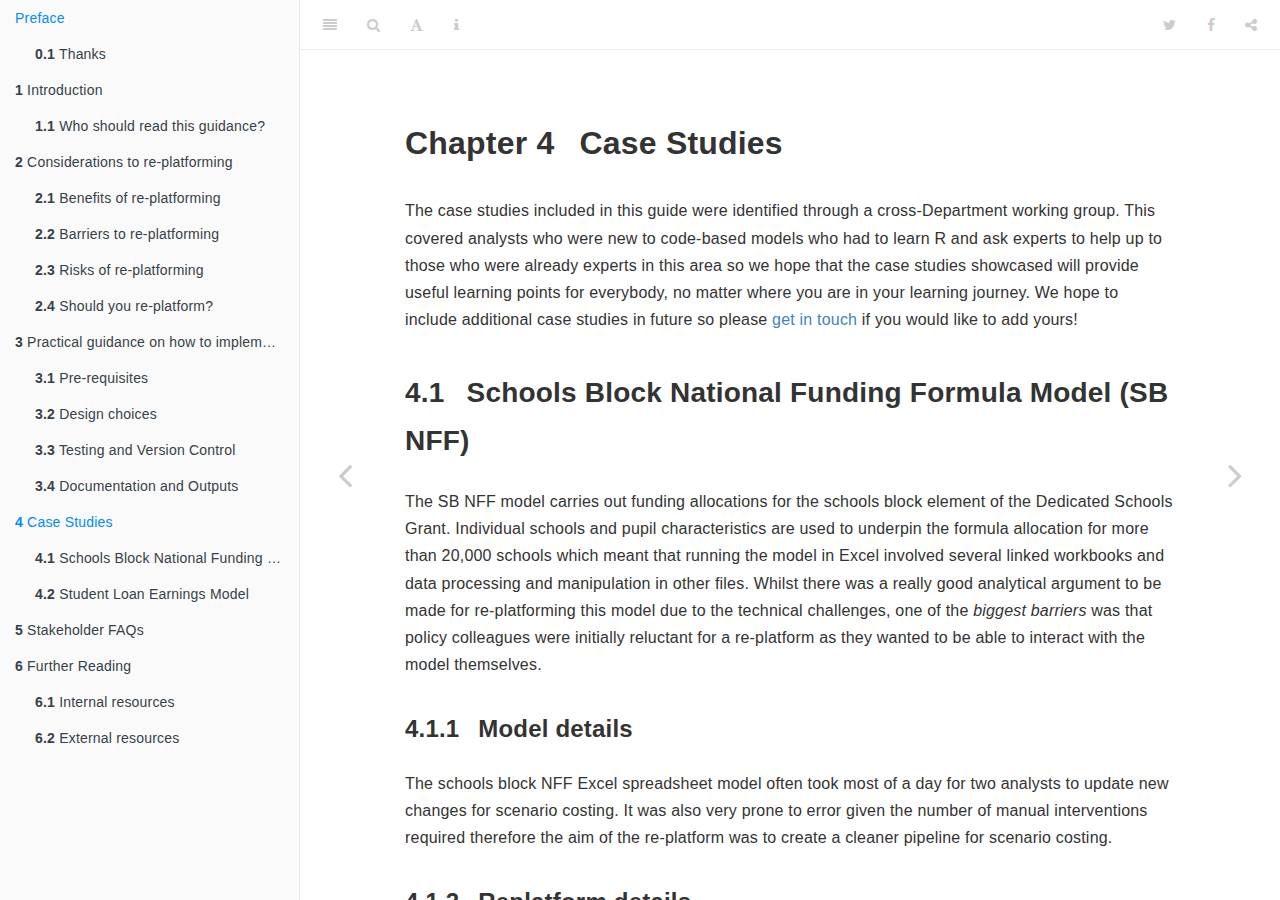
==== docs/case-studies.html @ 82d7970c "Add files via upload" ====
<!DOCTYPE html>
<html lang="" xml:lang="">
<head>

  <meta charset="utf-8" />
  <meta http-equiv="X-UA-Compatible" content="IE=edge" />
  <title>Chapter 4 Case Studies | Replatforming Models</title>
  <meta name="description" content="DfE guide to replatforming models." />
  <meta name="generator" content="bookdown 0.21 and GitBook 2.6.7" />

  <meta property="og:title" content="Chapter 4 Case Studies | Replatforming Models" />
  <meta property="og:type" content="book" />
  
  
  <meta property="og:description" content="DfE guide to replatforming models." />
  

  <meta name="twitter:card" content="summary" />
  <meta name="twitter:title" content="Chapter 4 Case Studies | Replatforming Models" />
  
  <meta name="twitter:description" content="DfE guide to replatforming models." />
  

<meta name="author" content="Eugene Chang and Leanne Sunter" />


<meta name="date" content="2021-03-03" />

  <meta name="viewport" content="width=device-width, initial-scale=1" />
  <meta name="apple-mobile-web-app-capable" content="yes" />
  <meta name="apple-mobile-web-app-status-bar-style" content="black" />
  
  
<link rel="prev" href="practical.html"/>
<link rel="next" href="stakeholder.html"/>
<script src="libs/header-attrs-2.5/header-attrs.js"></script>
<script src="libs/jquery-2.2.3/jquery.min.js"></script>
<link href="libs/gitbook-2.6.7/css/style.css" rel="stylesheet" />
<link href="libs/gitbook-2.6.7/css/plugin-table.css" rel="stylesheet" />
<link href="libs/gitbook-2.6.7/css/plugin-bookdown.css" rel="stylesheet" />
<link href="libs/gitbook-2.6.7/css/plugin-highlight.css" rel="stylesheet" />
<link href="libs/gitbook-2.6.7/css/plugin-search.css" rel="stylesheet" />
<link href="libs/gitbook-2.6.7/css/plugin-fontsettings.css" rel="stylesheet" />
<link href="libs/gitbook-2.6.7/css/plugin-clipboard.css" rel="stylesheet" />









<link href="libs/anchor-sections-1.0/anchor-sections.css" rel="stylesheet" />
<script src="libs/anchor-sections-1.0/anchor-sections.js"></script>



</head>

<body>



  <div class="book without-animation with-summary font-size-2 font-family-1" data-basepath=".">

    <div class="book-summary">
      <nav role="navigation">

<ul class="summary">
<li class="chapter" data-level="" data-path="index.html"><a href="index.html"><i class="fa fa-check"></i>Preface</a>
<ul>
<li class="chapter" data-level="0.1" data-path="index.html"><a href="index.html#thanks"><i class="fa fa-check"></i><b>0.1</b> Thanks</a></li>
</ul></li>
<li class="chapter" data-level="1" data-path="introduction.html"><a href="introduction.html"><i class="fa fa-check"></i><b>1</b> Introduction</a>
<ul>
<li class="chapter" data-level="1.1" data-path="introduction.html"><a href="introduction.html#who-should-read-this-guidance"><i class="fa fa-check"></i><b>1.1</b> Who should read this guidance?</a></li>
</ul></li>
<li class="chapter" data-level="2" data-path="Considerations.html"><a href="Considerations.html"><i class="fa fa-check"></i><b>2</b> Considerations to re-platforming</a>
<ul>
<li class="chapter" data-level="2.1" data-path="Considerations.html"><a href="Considerations.html#benefits-of-re-platforming"><i class="fa fa-check"></i><b>2.1</b> Benefits of re-platforming</a></li>
<li class="chapter" data-level="2.2" data-path="Considerations.html"><a href="Considerations.html#barriers-to-re-platforming"><i class="fa fa-check"></i><b>2.2</b> Barriers to re-platforming</a></li>
<li class="chapter" data-level="2.3" data-path="Considerations.html"><a href="Considerations.html#risks-of-re-platforming"><i class="fa fa-check"></i><b>2.3</b> Risks of re-platforming</a></li>
<li class="chapter" data-level="2.4" data-path="Considerations.html"><a href="Considerations.html#should-you-re-platform"><i class="fa fa-check"></i><b>2.4</b> Should you re-platform?</a></li>
</ul></li>
<li class="chapter" data-level="3" data-path="practical.html"><a href="practical.html"><i class="fa fa-check"></i><b>3</b> Practical guidance on how to implement a re-platform</a>
<ul>
<li class="chapter" data-level="3.1" data-path="practical.html"><a href="practical.html#pre-requisites"><i class="fa fa-check"></i><b>3.1</b> Pre-requisites</a></li>
<li class="chapter" data-level="3.2" data-path="practical.html"><a href="practical.html#design-choices"><i class="fa fa-check"></i><b>3.2</b> Design choices</a></li>
<li class="chapter" data-level="3.3" data-path="practical.html"><a href="practical.html#testing-and-version-control"><i class="fa fa-check"></i><b>3.3</b> Testing and Version Control</a></li>
<li class="chapter" data-level="3.4" data-path="practical.html"><a href="practical.html#documentation-and-outputs"><i class="fa fa-check"></i><b>3.4</b> Documentation and Outputs</a></li>
</ul></li>
<li class="chapter" data-level="4" data-path="case-studies.html"><a href="case-studies.html"><i class="fa fa-check"></i><b>4</b> Case Studies</a>
<ul>
<li class="chapter" data-level="4.1" data-path="case-studies.html"><a href="case-studies.html#schools-block-national-funding-formula-model-sb-nff"><i class="fa fa-check"></i><b>4.1</b> Schools Block National Funding Formula Model (SB NFF)</a>
<ul>
<li class="chapter" data-level="4.1.1" data-path="case-studies.html"><a href="case-studies.html#model-details"><i class="fa fa-check"></i><b>4.1.1</b> Model details</a></li>
<li class="chapter" data-level="4.1.2" data-path="case-studies.html"><a href="case-studies.html#replatform-details"><i class="fa fa-check"></i><b>4.1.2</b> Replatform details</a></li>
<li class="chapter" data-level="4.1.3" data-path="case-studies.html"><a href="case-studies.html#benefits"><i class="fa fa-check"></i><b>4.1.3</b> Benefits</a></li>
<li class="chapter" data-level="4.1.4" data-path="case-studies.html"><a href="case-studies.html#practical-tips-from-the-team"><i class="fa fa-check"></i><b>4.1.4</b> Practical tips from the team</a></li>
</ul></li>
<li class="chapter" data-level="4.2" data-path="case-studies.html"><a href="case-studies.html#student-loan-earnings-model"><i class="fa fa-check"></i><b>4.2</b> Student Loan Earnings Model</a>
<ul>
<li class="chapter" data-level="4.2.1" data-path="case-studies.html"><a href="case-studies.html#model-details-1"><i class="fa fa-check"></i><b>4.2.1</b> Model details</a></li>
<li class="chapter" data-level="4.2.2" data-path="case-studies.html"><a href="case-studies.html#replatform-details-1"><i class="fa fa-check"></i><b>4.2.2</b> Replatform details</a></li>
<li class="chapter" data-level="4.2.3" data-path="case-studies.html"><a href="case-studies.html#benefits-1"><i class="fa fa-check"></i><b>4.2.3</b> Benefits</a></li>
<li class="chapter" data-level="4.2.4" data-path="case-studies.html"><a href="case-studies.html#technical-tips"><i class="fa fa-check"></i><b>4.2.4</b> Technical tips</a></li>
</ul></li>
</ul></li>
<li class="chapter" data-level="5" data-path="stakeholder.html"><a href="stakeholder.html"><i class="fa fa-check"></i><b>5</b> Stakeholder FAQs</a></li>
<li class="chapter" data-level="6" data-path="further-reading.html"><a href="further-reading.html"><i class="fa fa-check"></i><b>6</b> Further Reading</a>
<ul>
<li class="chapter" data-level="6.1" data-path="further-reading.html"><a href="further-reading.html#internal-resources"><i class="fa fa-check"></i><b>6.1</b> Internal resources</a></li>
<li class="chapter" data-level="6.2" data-path="further-reading.html"><a href="further-reading.html#external-resources"><i class="fa fa-check"></i><b>6.2</b> External resources</a></li>
</ul></li>
</ul>

      </nav>
    </div>

    <div class="book-body">
      <div class="body-inner">
        <div class="book-header" role="navigation">
          <h1>
            <i class="fa fa-circle-o-notch fa-spin"></i><a href="./">Replatforming Models</a>
          </h1>
        </div>

        <div class="page-wrapper" tabindex="-1" role="main">
          <div class="page-inner">

            <section class="normal" id="section-">
<div id="case_studies" class="section level1" number="4">
<h1><span class="header-section-number">Chapter 4</span> Case Studies</h1>
<p>The case studies included in this guide were identified through a cross-Department working group. This covered analysts who were new to code-based models who had to learn R and ask experts to help up to those who were already experts in this area so we hope that the case studies showcased will provide useful learning points for everybody, no matter where you are in your learning journey. We hope to include additional case studies in future so please <a href="mailto:modellingandqa@Educationgovuk.onmicrosoft.com">get in touch</a> if you would like to add yours!</p>
<div id="schools-block-national-funding-formula-model-sb-nff" class="section level2" number="4.1">
<h2><span class="header-section-number">4.1</span> Schools Block National Funding Formula Model (SB NFF)</h2>
<p>The SB NFF model carries out funding allocations for the schools block element of the Dedicated Schools Grant. Individual schools and pupil characteristics are used to underpin the formula allocation for more than 20,000 schools which meant that running the model in Excel involved several linked workbooks and data processing and manipulation in other files. Whilst there was a really good analytical argument to be made for re-platforming this model due to the technical challenges, one of the <em>biggest barriers</em> was that policy colleagues were initially reluctant for a re-platform as they wanted to be able to interact with the model themselves.</p>
<div id="model-details" class="section level3" number="4.1.1">
<h3><span class="header-section-number">4.1.1</span> Model details</h3>
<p>The schools block NFF Excel spreadsheet model often took most of a day for two analysts to update new changes for scenario costing. It was also very prone to error given the number of manual interventions required therefore the aim of the re-platform was to create a cleaner pipeline for scenario costing.</p>
</div>
<div id="replatform-details" class="section level3" number="4.1.2">
<h3><span class="header-section-number">4.1.2</span> Replatform details</h3>
<p>The first phase of the re-platform took a few months of a single analysts time to create the initial model, alongside Business As Usual work. At this stage it was a “third-build” model and the analyst was able to match outputs from the existing model to fully QA’ed models to ensure the R model was working correctly.</p>
<p>The second phase of the re-platform involved other members of the team implementing further QA and error checking into the model. An important change that was needed at this stage was a restructure of the code to allow for an Rmarkdown document to be created for policy colleagues. This was created iteratively, with a lot of engagement from working level policy colleagues in order to capture the right level of detail in an easy to understand way before taking more senior stakeholders and the model SRO through the walkthrough for sign-off. After this, the R model became their main model for the following allocation cycle.</p>
</div>
<div id="benefits" class="section level3" number="4.1.3">
<h3><span class="header-section-number">4.1.3</span> Benefits</h3>
<p>There were immediate benefits from the first phase - updating the model parameters became easier on the new platform than in Excel. Other analysts in the team who took on the rest of the NFF re-development were totally new to R but had experience of other languages. They were able to use what had been done in the first phase to learn the language in a hands-on way by developing the next phase.</p>
<p>The model is now much more efficient, running in seconds rather than tens of minutes. The new model can query directly to SQL compared to the previous Excel model, which required generating/exporting code, then loading the data in. This was a really big improvement and <em>greatly enhances QA</em> as the SQL query is directly within the model therefore it’s transparent <em>and</em> by querying the data directly it removes risk of both copying and pasting errors or using the wrong file.</p>
<p>The team is now much better equipped and more efficient in their support to policy colleagues with development of the formula. The re-platformed model meant the team were able to provide better support to last year’s SR because it was much quicker and easier to run scenarios and using the skills they’d developed, analysts produced an output dashboard that included a number of different comparisons and breakdowns, which helped the policy team understand and communicate the impact of a particular funding scenario.</p>
<p>The team use repos within Azure DevOps and git for tracking changes and version control. This has improved governance of the model, commissioning QA task processes and their ability to work on a single model collaboratively. The NFF team have also used their new R skills to produce other dashboards and tools using R and RShiny to support the policy team with correspondence, PMQs. etc</p>
<p>There have also been wider benefits too. The knowledge developed from the model re-platform has been used in subsequent model development across the division as well.</p>
</div>
<div id="practical-tips-from-the-team" class="section level3" number="4.1.4">
<h3><span class="header-section-number">4.1.4</span> Practical tips from the team</h3>
<ul>
<li><p>Training - On moving to R, team members had different levels of expertise, learning trajectories and amounts of time available to dedicate to on-the-job learning. There wasn’t a structured plan for what needed to be learnt, and training was very self-directed, which was manageable but tricky. Having an agreement in place for what fundamental learning needs to take place and allowing time for that training to be undertaken would be helpful for any re-platforming project.</p></li>
<li><p>Governance - There were concerns from the policy team about whether they’d be able to understand the model and whether they’d ever have enough confidence in it to sign it off. The SRO would normally be walked through the Excel model step by step so the team had to think carefully about how to retain similar confidence in the R model. They achieved this by highlighting the benefits of re-platforming and by providing walkthroughs of key chunks of the code. But, it did take some effort from both sides – analysts needed to make sure code was clearly written and reasonably accessible, and the policy team needed to put in some effort to understand and follow a code-based model walkthrough. Thinking about how the re-platformed model would impact governance processes (e.g. dual builds, policy walkthroughs) and how to manage those changes was really important.</p></li>
<li><p>Resilience - Whilst there is a move towards using R more widely in DfE, it’s still something many people are learning and levels of expertise vary. This needs to be kept in mind when developments are made to the model and as the team upskills further. The team need to consider whether they can expect someone else coming into the team to be able to pick up the modelling and how much training they will need. Potentially this has its advantages as there is a good amount of technical and non-technical development to be had from working in their team, but it’s something they need to bear in mind when making any substantive developments.</p></li>
</ul>
</div>
</div>
<div id="student-loan-earnings-model" class="section level2" number="4.2">
<h2><span class="header-section-number">4.2</span> Student Loan Earnings Model</h2>
<p>The <a href="https://assets.publishing.service.gov.uk/government/uploads/system/uploads/attachment_data/file/811624/Student_loan_forecasts_2018-19_-_technical_notes.pdf">Student Loan Earnings Model</a> is a micro-simulation model that forecasts future annual graduate earnings at an individual level, which are used to determine future student loan repayments that the Department expects to receive on its expenditure on student loans.</p>
<p>The model is audited externally by the National Audit Office, who maintain a shadow-build version of the model. Whilst this is needed for NAO’s own purposes, it adds value to the DfE process as well by acting as a dual build.</p>
<p>It was re-platformed from Microsoft Excel to R over several phases, with the re-platform bringing out nuances in both the model methodology and implementation details. The process was carried out collaboratively by a small team, using version control software to track and merge changes.</p>
<div id="model-details-1" class="section level3" number="4.2.1">
<h3><span class="header-section-number">4.2.1</span> Model details</h3>
<p>The Earnings Model forecasts future annual earnings using a collection of submodels which:</p>
<ul>
<li>For a given borrower’s characteristics and history, predict next year’s employment status (from 4 possible states),</li>
<li>If employed, forecast earnings using the suitable regression model.</li>
</ul>
<p>The Excel-based model implementation had several issues which made it complex to update and slow to run:</p>
<ul>
<li>It required manual extraction of data stored externally in SQL databases - the Excel spreadsheet contained sample SQL code to extract the datasets, before the data was copied to an additional tab in the workbook to be used.</li>
<li>Key steps within the model’s implementation logic were hidden within complex Excel formulae, and were time-consuming to trace and debug.</li>
<li>The Excel model was only able to run a small sample (200,000) of the almost 5 million borrowers in the system, so it lacked capacity to model the entire population.</li>
<li>An additional issue was that platform-specific issues in Excel (such as how random numbers are generated and stored) caused differences in reproducing simulation results on other platforms.</li>
</ul>
<p>The aim of the re-platform was to improve readability, reliability and speed of implementation, to permit larger model runs, and set up a robust version control methodology for future model improvement.</p>
</div>
<div id="replatform-details-1" class="section level3" number="4.2.2">
<h3><span class="header-section-number">4.2.2</span> Replatform details</h3>
<p>The re-platform took place over phases by a small team of analysts - all quite new to the model but proficient in R and other coding languages.</p>
<p>They started by copying the workflow from the existing implementation<a href="#fn1" class="footnote-ref" id="fnref1"><sup>1</sup></a> - following the logic of calculation steps displayed within the cell formulae of the Excel spreadsheet, and incrementally ported each calculation step of the methodology across.</p>
<p>As part of the re-platform, lookup tables from Excel were exported as datasets but external SQL databases were queried directly from the re-platformed model. This brought several benefits including ensuring changes to the code were only needed in one place, reducing the risk of copying and pasting errors by accessing the data directly and allowing the entire dataset to be used within the model, instead of only a small sample.</p>
<p>The team used version control within an Azure DevOps repo to carry out continuous code review during development. This meant that quality assurance occurred incrementally - potentially eliminating the need for a detailed ‘full’ quality assurance after the re-platform was completed. However, wider <a href="https://dfe-analytical-services.github.io/good-code-practice/testing.html#unit-testing">unit testing</a> may have been beneficial to provide assurance of the end to end process.</p>
<p>One recurring issue was whether the model methodology should be improved at the point of the re-platform, or whether it should be a like-for-like implementation, with future scope for model methodology improvement. It was decided to keep a lik-for-like implementation to ensure that the replatformed model behaved correctly, although the tradeoff was a slower timeline for model improvement.</p>
<p>The re-platform was carried out prior to writing documentation. It was unclear to the team whether it was more advantageous to document along the way given the analyst time available. In hindsight this may have been a better option as it would mean analysts documenting each section they had replatformed.</p>
</div>
<div id="benefits-1" class="section level3" number="4.2.3">
<h3><span class="header-section-number">4.2.3</span> Benefits</h3>
<p>One of the biggest benefits from this re-platform is that the model can utilise the full dataset and model outcomes for individual borrowers based on their full characteristics, rather than scaling results from a modelled subsample of aggregated borrowers.</p>
<p>In addition to this, the replatform has led to other benefits:</p>
<ul>
<li>The model methodology is easier to understand, with model parameters and subprocesses defined in a more readable way. This makes it easier to tweak the model for model runs, and simpler for new team members familiarising themselves with the model.</li>
<li>Model run times are quicker, and it is easier for a single team member to execute multiple model runs.</li>
<li>A more robust version-control system is in place which means that model changes are easier to quality assure, model versions can be tracked and compared, and the model development process is more transparent for external audit.</li>
</ul>
</div>
<div id="technical-tips" class="section level3" number="4.2.4">
<h3><span class="header-section-number">4.2.4</span> Technical tips</h3>
<p>The team found that switching to a code-based implementation led to additional questions during the re-platform, which may recur in other projects. Some of these are listed below:</p>
<ul>
<li>Use appropriately named functions and variable names to simplify the readability</li>
<li>Regular checkins if multiple analysts working on code (code style/naming conventions)</li>
<li>Camel case or snake case for functions, starting with a verb (e.g. calcNewBalance)</li>
<li>Think about variable names - switching between SQL and R - upper case vs camel case/Pascal case</li>
<li>Agree and decide on the optimum Git branching strategy - e.g. using merge vs rebase, fast forward history</li>
<li>Don’t store large binary files in Git if you can help it!</li>
<li>Consider using lists of lists to store the output data (memory issues)</li>
<li>Consider using data.table() package over dplyr for speed with large datasets</li>
</ul>

</div>
</div>
</div>
<div class="footnotes">
<hr />
<ol start="1">
<li id="fn1"><p>This may have been done differently if re-platforming based directly on mathematical formulae rather than from an implementation.<a href="case-studies.html#fnref1" class="footnote-back">↩︎</a></p></li>
</ol>
</div>
            </section>

          </div>
        </div>
      </div>
<a href="practical.html" class="navigation navigation-prev " aria-label="Previous page"><i class="fa fa-angle-left"></i></a>
<a href="stakeholder.html" class="navigation navigation-next " aria-label="Next page"><i class="fa fa-angle-right"></i></a>
    </div>
  </div>
<script src="libs/gitbook-2.6.7/js/app.min.js"></script>
<script src="libs/gitbook-2.6.7/js/lunr.js"></script>
<script src="libs/gitbook-2.6.7/js/clipboard.min.js"></script>
<script src="libs/gitbook-2.6.7/js/plugin-search.js"></script>
<script src="libs/gitbook-2.6.7/js/plugin-sharing.js"></script>
<script src="libs/gitbook-2.6.7/js/plugin-fontsettings.js"></script>
<script src="libs/gitbook-2.6.7/js/plugin-bookdown.js"></script>
<script src="libs/gitbook-2.6.7/js/jquery.highlight.js"></script>
<script src="libs/gitbook-2.6.7/js/plugin-clipboard.js"></script>
<script>
gitbook.require(["gitbook"], function(gitbook) {
gitbook.start({
"sharing": {
"github": false,
"facebook": true,
"twitter": true,
"linkedin": false,
"weibo": false,
"instapaper": false,
"vk": false,
"all": ["facebook", "twitter", "linkedin", "weibo", "instapaper"]
},
"fontsettings": {
"theme": "white",
"family": "sans",
"size": 2
},
"edit": {
"link": null,
"text": null
},
"history": {
"link": null,
"text": null
},
"view": {
"link": null,
"text": null
},
"download": null,
"toc": {
"collapse": "subsection"
}
});
});
</script>

</body>

</html>
---- docs/libs/gitbook-2.6.7/css/style.css ----
/*! normalize.css v2.1.0 | MIT License | git.io/normalize */img,legend{border:0}*,.fa{-webkit-font-smoothing:antialiased}.fa-ul>li,sub,sup{position:relative}.book .book-body .page-wrapper .page-inner section.normal hr:after,.book-langs-index .inner .languages:after,.buttons:after,.dropdown-menu .buttons:after{clear:both}body,html{-ms-text-size-adjust:100%;-webkit-text-size-adjust:100%}article,aside,details,figcaption,figure,footer,header,hgroup,main,nav,section,summary{display:block}audio,canvas,video{display:inline-block}.hidden,[hidden]{display:none}audio:not([controls]){display:none;height:0}html{font-family:sans-serif}body,figure{margin:0}a:focus{outline:dotted thin}a:active,a:hover{outline:0}h1{font-size:2em;margin:.67em 0}abbr[title]{border-bottom:1px dotted}b,strong{font-weight:700}dfn{font-style:italic}hr{-moz-box-sizing:content-box;box-sizing:content-box;height:0}mark{background:#ff0;color:#000}code,kbd,pre,samp{font-family:monospace,serif;font-size:1em}pre{white-space:pre-wrap}q{quotes:"\201C" "\201D" "\2018" "\2019"}small{font-size:80%}sub,sup{font-size:75%;line-height:0;vertical-align:baseline}sup{top:-.5em}sub{bottom:-.25em}svg:not(:root){overflow:hidden}fieldset{border:1px solid silver;margin:0 2px;padding:.35em .625em .75em}legend{padding:0}button,input,select,textarea{font-family:inherit;font-size:100%;margin:0}button,input{line-height:normal}button,select{text-transform:none}button,html input[type=button],input[type=reset],input[type=submit]{-webkit-appearance:button;cursor:pointer}button[disabled],html input[disabled]{cursor:default}input[type=checkbox],input[type=radio]{box-sizing:border-box;padding:0}input[type=search]{-webkit-appearance:textfield;-moz-box-sizing:content-box;-webkit-box-sizing:content-box;box-sizing:content-box}input[type=search]::-webkit-search-cancel-button{margin-right:10px;}button::-moz-focus-inner,input::-moz-focus-inner{border:0;padding:0}textarea{overflow:auto;vertical-align:top}table{border-collapse:collapse;border-spacing:0}/*!
 * Preboot v2
 *
 * Open sourced under MIT license by @mdo.
 * Some variables and mixins from Bootstrap (Apache 2 license).
 */.link-inherit,.link-inherit:focus,.link-inherit:hover{color:inherit}.fa,.fa-stack{display:inline-block}/*!
 *  Font Awesome 4.1.0 by @davegandy - http://fontawesome.io - @fontawesome
 *  License - http://fontawesome.io/license (Font: SIL OFL 1.1, CSS: MIT License)
 */@font-face{font-family:FontAwesome;src:url(./fontawesome/fontawesome-webfont.ttf?v=4.1.0) format('truetype');font-weight:400;font-style:normal}.fa{font-family:FontAwesome;font-style:normal;font-weight:400;line-height:1;-moz-osx-font-smoothing:grayscale}.book .book-header,.book .book-summary{font-family:"Helvetica Neue",Helvetica,Arial,sans-serif}.fa-lg{font-size:1.33333333em;line-height:.75em;vertical-align:-15%}.fa-2x{font-size:2em}.fa-3x{font-size:3em}.fa-4x{font-size:4em}.fa-5x{font-size:5em}.fa-fw{width:1.28571429em;text-align:center}.fa-ul{padding-left:0;margin-left:2.14285714em;list-style-type:none}.fa-li{position:absolute;left:-2.14285714em;width:2.14285714em;top:.14285714em;text-align:center}.fa-li.fa-lg{left:-1.85714286em}.fa-border{padding:.2em .25em .15em;border:.08em solid #eee;border-radius:.1em}.pull-right{float:right}.pull-left{float:left}.fa.pull-left{margin-right:.3em}.fa.pull-right{margin-left:.3em}.fa-spin{-webkit-animation:spin 2s infinite linear;-moz-animation:spin 2s infinite linear;-o-animation:spin 2s infinite linear;animation:spin 2s infinite linear}@-moz-keyframes spin{0%{-moz-transform:rotate(0)}100%{-moz-transform:rotate(359deg)}}@-webkit-keyframes spin{0%{-webkit-transform:rotate(0)}100%{-webkit-transform:rotate(359deg)}}@-o-keyframes spin{0%{-o-transform:rotate(0)}100%{-o-transform:rotate(359deg)}}@keyframes spin{0%{-webkit-transform:rotate(0);transform:rotate(0)}100%{-webkit-transform:rotate(359deg);transform:rotate(359deg)}}.fa-rotate-90{filter:progid:DXImageTransform.Microsoft.BasicImage(rotation=1);-webkit-transform:rotate(90deg);-moz-transform:rotate(90deg);-ms-transform:rotate(90deg);-o-transform:rotate(90deg);transform:rotate(90deg)}.fa-rotate-180{filter:progid:DXImageTransform.Microsoft.BasicImage(rotation=2);-webkit-transform:rotate(180deg);-moz-transform:rotate(180deg);-ms-transform:rotate(180deg);-o-transform:rotate(180deg);transform:rotate(180deg)}.fa-rotate-270{filter:progid:DXImageTransform.Microsoft.BasicImage(rotation=3);-webkit-transform:rotate(270deg);-moz-transform:rotate(270deg);-ms-transform:rotate(270deg);-o-transform:rotate(270deg);transform:rotate(270deg)}.fa-flip-horizontal{filter:progid:DXImageTransform.Microsoft.BasicImage(rotation=0, mirror=1);-webkit-transform:scale(-1,1);-moz-transform:scale(-1,1);-ms-transform:scale(-1,1);-o-transform:scale(-1,1);transform:scale(-1,1)}.fa-flip-vertical{filter:progid:DXImageTransform.Microsoft.BasicImage(rotation=2, mirror=1);-webkit-transform:scale(1,-1);-moz-transform:scale(1,-1);-ms-transform:scale(1,-1);-o-transform:scale(1,-1);transform:scale(1,-1)}.fa-stack{position:relative;width:2em;height:2em;line-height:2em;vertical-align:middle}.fa-stack-1x,.fa-stack-2x{position:absolute;left:0;width:100%;text-align:center}.fa-stack-1x{line-height:inherit}.fa-stack-2x{font-size:2em}.fa-inverse{color:#fff}.fa-glass:before{content:"\f000"}.fa-music:before{content:"\f001"}.fa-search:before{content:"\f002"}.fa-envelope-o:before{content:"\f003"}.fa-heart:before{content:"\f004"}.fa-star:before{content:"\f005"}.fa-star-o:before{content:"\f006"}.fa-user:before{content:"\f007"}.fa-film:before{content:"\f008"}.fa-th-large:before{content:"\f009"}.fa-th:before{content:"\f00a"}.fa-th-list:before{content:"\f00b"}.fa-check:before{content:"\f00c"}.fa-times:before{content:"\f00d"}.fa-search-plus:before{content:"\f00e"}.fa-search-minus:before{content:"\f010"}.fa-power-off:before{content:"\f011"}.fa-signal:before{content:"\f012"}.fa-cog:before,.fa-gear:before{content:"\f013"}.fa-trash-o:before{content:"\f014"}.fa-home:before{content:"\f015"}.fa-file-o:before{content:"\f016"}.fa-clock-o:before{content:"\f017"}.fa-road:before{content:"\f018"}.fa-download:before{content:"\f019"}.fa-arrow-circle-o-down:before{content:"\f01a"}.fa-arrow-circle-o-up:before{content:"\f01b"}.fa-inbox:before{content:"\f01c"}.fa-play-circle-o:before{content:"\f01d"}.fa-repeat:before,.fa-rotate-right:before{content:"\f01e"}.fa-refresh:before{content:"\f021"}.fa-list-alt:before{content:"\f022"}.fa-lock:before{content:"\f023"}.fa-flag:before{content:"\f024"}.fa-headphones:before{content:"\f025"}.fa-volume-off:before{content:"\f026"}.fa-volume-down:before{content:"\f027"}.fa-volume-up:before{content:"\f028"}.fa-qrcode:before{content:"\f029"}.fa-barcode:before{content:"\f02a"}.fa-tag:before{content:"\f02b"}.fa-tags:before{content:"\f02c"}.fa-book:before{content:"\f02d"}.fa-bookmark:before{content:"\f02e"}.fa-print:before{content:"\f02f"}.fa-camera:before{content:"\f030"}.fa-font:before{content:"\f031"}.fa-bold:before{content:"\f032"}.fa-italic:before{content:"\f033"}.fa-text-height:before{content:"\f034"}.fa-text-width:before{content:"\f035"}.fa-align-left:before{content:"\f036"}.fa-align-center:before{content:"\f037"}.fa-align-right:before{content:"\f038"}.fa-align-justify:before{content:"\f039"}.fa-list:before{content:"\f03a"}.fa-dedent:before,.fa-outdent:before{content:"\f03b"}.fa-indent:before{content:"\f03c"}.fa-video-camera:before{content:"\f03d"}.fa-image:before,.fa-photo:before,.fa-picture-o:before{content:"\f03e"}.fa-pencil:before{content:"\f040"}.fa-map-marker:before{content:"\f041"}.fa-adjust:before{content:"\f042"}.fa-tint:before{content:"\f043"}.fa-edit:before,.fa-pencil-square-o:before{content:"\f044"}.fa-share-square-o:before{content:"\f045"}.fa-check-square-o:before{content:"\f046"}.fa-arrows:before{content:"\f047"}.fa-step-backward:before{content:"\f048"}.fa-fast-backward:before{content:"\f049"}.fa-backward:before{content:"\f04a"}.fa-play:before{content:"\f04b"}.fa-pause:before{content:"\f04c"}.fa-stop:before{content:"\f04d"}.fa-forward:before{content:"\f04e"}.fa-fast-forward:before{content:"\f050"}.fa-step-forward:before{content:"\f051"}.fa-eject:before{content:"\f052"}.fa-chevron-left:before{content:"\f053"}.fa-chevron-right:before{content:"\f054"}.fa-plus-circle:before{content:"\f055"}.fa-minus-circle:before{content:"\f056"}.fa-times-circle:before{content:"\f057"}.fa-check-circle:before{content:"\f058"}.fa-question-circle:before{content:"\f059"}.fa-info-circle:before{content:"\f05a"}.fa-crosshairs:before{content:"\f05b"}.fa-times-circle-o:before{content:"\f05c"}.fa-check-circle-o:before{content:"\f05d"}.fa-ban:before{content:"\f05e"}.fa-arrow-left:before{content:"\f060"}.fa-arrow-right:before{content:"\f061"}.fa-arrow-up:before{content:"\f062"}.fa-arrow-down:before{content:"\f063"}.fa-mail-forward:before,.fa-share:before{content:"\f064"}.fa-expand:before{content:"\f065"}.fa-compress:before{content:"\f066"}.fa-plus:before{content:"\f067"}.fa-minus:before{content:"\f068"}.fa-asterisk:before{content:"\f069"}.fa-exclamation-circle:before{content:"\f06a"}.fa-gift:before{content:"\f06b"}.fa-leaf:before{content:"\f06c"}.fa-fire:before{content:"\f06d"}.fa-eye:before{content:"\f06e"}.fa-eye-slash:before{content:"\f070"}.fa-exclamation-triangle:before,.fa-warning:before{content:"\f071"}.fa-plane:before{content:"\f072"}.fa-calendar:before{content:"\f073"}.fa-random:before{content:"\f074"}.fa-comment:before{content:"\f075"}.fa-magnet:before{content:"\f076"}.fa-chevron-up:before{content:"\f077"}.fa-chevron-down:before{content:"\f078"}.fa-retweet:before{content:"\f079"}.fa-shopping-cart:before{content:"\f07a"}.fa-folder:before{content:"\f07b"}.fa-folder-open:before{content:"\f07c"}.fa-arrows-v:before{content:"\f07d"}.fa-arrows-h:before{content:"\f07e"}.fa-bar-chart-o:before{content:"\f080"}.fa-twitter-square:before{content:"\f081"}.fa-facebook-square:before{content:"\f082"}.fa-camera-retro:before{content:"\f083"}.fa-key:before{content:"\f084"}.fa-cogs:before,.fa-gears:before{content:"\f085"}.fa-comments:before{content:"\f086"}.fa-thumbs-o-up:before{content:"\f087"}.fa-thumbs-o-down:before{content:"\f088"}.fa-star-half:before{content:"\f089"}.fa-heart-o:before{content:"\f08a"}.fa-sign-out:before{content:"\f08b"}.fa-linkedin-square:before{content:"\f08c"}.fa-thumb-tack:before{content:"\f08d"}.fa-external-link:before{content:"\f08e"}.fa-sign-in:before{content:"\f090"}.fa-trophy:before{content:"\f091"}.fa-github-square:before{content:"\f092"}.fa-upload:before{content:"\f093"}.fa-lemon-o:before{content:"\f094"}.fa-phone:before{content:"\f095"}.fa-square-o:before{content:"\f096"}.fa-bookmark-o:before{content:"\f097"}.fa-phone-square:before{content:"\f098"}.fa-twitter:before{content:"\f099"}.fa-facebook:before{content:"\f09a"}.fa-github:before{content:"\f09b"}.fa-unlock:before{content:"\f09c"}.fa-credit-card:before{content:"\f09d"}.fa-rss:before{content:"\f09e"}.fa-hdd-o:before{content:"\f0a0"}.fa-bullhorn:before{content:"\f0a1"}.fa-bell:before{content:"\f0f3"}.fa-certificate:before{content:"\f0a3"}.fa-hand-o-right:before{content:"\f0a4"}.fa-hand-o-left:before{content:"\f0a5"}.fa-hand-o-up:before{content:"\f0a6"}.fa-hand-o-down:before{content:"\f0a7"}.fa-arrow-circle-left:before{content:"\f0a8"}.fa-arrow-circle-right:before{content:"\f0a9"}.fa-arrow-circle-up:before{content:"\f0aa"}.fa-arrow-circle-down:before{content:"\f0ab"}.fa-globe:before{content:"\f0ac"}.fa-wrench:before{content:"\f0ad"}.fa-tasks:before{content:"\f0ae"}.fa-filter:before{content:"\f0b0"}.fa-briefcase:before{content:"\f0b1"}.fa-arrows-alt:before{content:"\f0b2"}.fa-group:before,.fa-users:before{content:"\f0c0"}.fa-chain:before,.fa-link:before{content:"\f0c1"}.fa-cloud:before{content:"\f0c2"}.fa-flask:before{content:"\f0c3"}.fa-cut:before,.fa-scissors:before{content:"\f0c4"}.fa-copy:before,.fa-files-o:before{content:"\f0c5"}.fa-paperclip:before{content:"\f0c6"}.fa-floppy-o:before,.fa-save:before{content:"\f0c7"}.fa-square:before{content:"\f0c8"}.fa-bars:before,.fa-navicon:before,.fa-reorder:before{content:"\f0c9"}.fa-list-ul:before{content:"\f0ca"}.fa-list-ol:before{content:"\f0cb"}.fa-strikethrough:before{content:"\f0cc"}.fa-underline:before{content:"\f0cd"}.fa-table:before{content:"\f0ce"}.fa-magic:before{content:"\f0d0"}.fa-truck:before{content:"\f0d1"}.fa-pinterest:before{content:"\f0d2"}.fa-pinterest-square:before{content:"\f0d3"}.fa-google-plus-square:before{content:"\f0d4"}.fa-google-plus:before{content:"\f0d5"}.fa-money:before{content:"\f0d6"}.fa-caret-down:before{content:"\f0d7"}.fa-caret-up:before{content:"\f0d8"}.fa-caret-left:before{content:"\f0d9"}.fa-caret-right:before{content:"\f0da"}.fa-columns:before{content:"\f0db"}.fa-sort:before,.fa-unsorted:before{content:"\f0dc"}.fa-sort-desc:before,.fa-sort-down:before{content:"\f0dd"}.fa-sort-asc:before,.fa-sort-up:before{content:"\f0de"}.fa-envelope:before{content:"\f0e0"}.fa-linkedin:before{content:"\f0e1"}.fa-rotate-left:before,.fa-undo:before{content:"\f0e2"}.fa-gavel:before,.fa-legal:before{content:"\f0e3"}.fa-dashboard:before,.fa-tachometer:before{content:"\f0e4"}.fa-comment-o:before{content:"\f0e5"}.fa-comments-o:before{content:"\f0e6"}.fa-bolt:before,.fa-flash:before{content:"\f0e7"}.fa-sitemap:before{content:"\f0e8"}.fa-umbrella:before{content:"\f0e9"}.fa-clipboard:before,.fa-paste:before{content:"\f0ea"}.fa-lightbulb-o:before{content:"\f0eb"}.fa-exchange:before{content:"\f0ec"}.fa-cloud-download:before{content:"\f0ed"}.fa-cloud-upload:before{content:"\f0ee"}.fa-user-md:before{content:"\f0f0"}.fa-stethoscope:before{content:"\f0f1"}.fa-suitcase:before{content:"\f0f2"}.fa-bell-o:before{content:"\f0a2"}.fa-coffee:before{content:"\f0f4"}.fa-cutlery:before{content:"\f0f5"}.fa-file-text-o:before{content:"\f0f6"}.fa-building-o:before{content:"\f0f7"}.fa-hospital-o:before{content:"\f0f8"}.fa-ambulance:before{content:"\f0f9"}.fa-medkit:before{content:"\f0fa"}.fa-fighter-jet:before{content:"\f0fb"}.fa-beer:before{content:"\f0fc"}.fa-h-square:before{content:"\f0fd"}.fa-plus-square:before{content:"\f0fe"}.fa-angle-double-left:before{content:"\f100"}.fa-angle-double-right:before{content:"\f101"}.fa-angle-double-up:before{content:"\f102"}.fa-angle-double-down:before{content:"\f103"}.fa-angle-left:before{content:"\f104"}.fa-angle-right:before{content:"\f105"}.fa-angle-up:before{content:"\f106"}.fa-angle-down:before{content:"\f107"}.fa-desktop:before{content:"\f108"}.fa-laptop:before{content:"\f109"}.fa-tablet:before{content:"\f10a"}.fa-mobile-phone:before,.fa-mobile:before{content:"\f10b"}.fa-circle-o:before{content:"\f10c"}.fa-quote-left:before{content:"\f10d"}.fa-quote-right:before{content:"\f10e"}.fa-spinner:before{content:"\f110"}.fa-circle:before{content:"\f111"}.fa-mail-reply:before,.fa-reply:before{content:"\f112"}.fa-github-alt:before{content:"\f113"}.fa-folder-o:before{content:"\f114"}.fa-folder-open-o:before{content:"\f115"}.fa-smile-o:before{content:"\f118"}.fa-frown-o:before{content:"\f119"}.fa-meh-o:before{content:"\f11a"}.fa-gamepad:before{content:"\f11b"}.fa-keyboard-o:before{content:"\f11c"}.fa-flag-o:before{content:"\f11d"}.fa-flag-checkered:before{content:"\f11e"}.fa-terminal:before{content:"\f120"}.fa-code:before{content:"\f121"}.fa-mail-reply-all:before,.fa-reply-all:before{content:"\f122"}.fa-star-half-empty:before,.fa-star-half-full:before,.fa-star-half-o:before{content:"\f123"}.fa-location-arrow:before{content:"\f124"}.fa-crop:before{content:"\f125"}.fa-code-fork:before{content:"\f126"}.fa-chain-broken:before,.fa-unlink:before{content:"\f127"}.fa-question:before{content:"\f128"}.fa-info:before{content:"\f129"}.fa-exclamation:before{content:"\f12a"}.fa-superscript:before{content:"\f12b"}.fa-subscript:before{content:"\f12c"}.fa-eraser:before{content:"\f12d"}.fa-puzzle-piece:before{content:"\f12e"}.fa-microphone:before{content:"\f130"}.fa-microphone-slash:before{content:"\f131"}.fa-shield:before{content:"\f132"}.fa-calendar-o:before{content:"\f133"}.fa-fire-extinguisher:before{content:"\f134"}.fa-rocket:before{content:"\f135"}.fa-maxcdn:before{content:"\f136"}.fa-chevron-circle-left:before{content:"\f137"}.fa-chevron-circle-right:before{content:"\f138"}.fa-chevron-circle-up:before{content:"\f139"}.fa-chevron-circle-down:before{content:"\f13a"}.fa-html5:before{content:"\f13b"}.fa-css3:before{content:"\f13c"}.fa-anchor:before{content:"\f13d"}.fa-unlock-alt:before{content:"\f13e"}.fa-bullseye:before{content:"\f140"}.fa-ellipsis-h:before{content:"\f141"}.fa-ellipsis-v:before{content:"\f142"}.fa-rss-square:before{content:"\f143"}.fa-play-circle:before{content:"\f144"}.fa-ticket:before{content:"\f145"}.fa-minus-square:before{content:"\f146"}.fa-minus-square-o:before{content:"\f147"}.fa-level-up:before{content:"\f148"}.fa-level-down:before{content:"\f149"}.fa-check-square:before{content:"\f14a"}.fa-pencil-square:before{content:"\f14b"}.fa-external-link-square:before{content:"\f14c"}.fa-share-square:before{content:"\f14d"}.fa-compass:before{content:"\f14e"}.fa-caret-square-o-down:before,.fa-toggle-down:before{content:"\f150"}.fa-caret-square-o-up:before,.fa-toggle-up:before{content:"\f151"}.fa-caret-square-o-right:before,.fa-toggle-right:before{content:"\f152"}.fa-eur:before,.fa-euro:before{content:"\f153"}.fa-gbp:before{content:"\f154"}.fa-dollar:before,.fa-usd:before{content:"\f155"}.fa-inr:before,.fa-rupee:before{content:"\f156"}.fa-cny:before,.fa-jpy:before,.fa-rmb:before,.fa-yen:before{content:"\f157"}.fa-rouble:before,.fa-rub:before,.fa-ruble:before{content:"\f158"}.fa-krw:before,.fa-won:before{content:"\f159"}.fa-bitcoin:before,.fa-btc:before{content:"\f15a"}.fa-file:before{content:"\f15b"}.fa-file-text:before{content:"\f15c"}.fa-sort-alpha-asc:before{content:"\f15d"}.fa-sort-alpha-desc:before{content:"\f15e"}.fa-sort-amount-asc:before{content:"\f160"}.fa-sort-amount-desc:before{content:"\f161"}.fa-sort-numeric-asc:before{content:"\f162"}.fa-sort-numeric-desc:before{content:"\f163"}.fa-thumbs-up:before{content:"\f164"}.fa-thumbs-down:before{content:"\f165"}.fa-youtube-square:before{content:"\f166"}.fa-youtube:before{content:"\f167"}.fa-xing:before{content:"\f168"}.fa-xing-square:before{content:"\f169"}.fa-youtube-play:before{content:"\f16a"}.fa-dropbox:before{content:"\f16b"}.fa-stack-overflow:before{content:"\f16c"}.fa-instagram:before{content:"\f16d"}.fa-flickr:before{content:"\f16e"}.fa-adn:before{content:"\f170"}.fa-bitbucket:before{content:"\f171"}.fa-bitbucket-square:before{content:"\f172"}.fa-tumblr:before{content:"\f173"}.fa-tumblr-square:before{content:"\f174"}.fa-long-arrow-down:before{content:"\f175"}.fa-long-arrow-up:before{content:"\f176"}.fa-long-arrow-left:before{content:"\f177"}.fa-long-arrow-right:before{content:"\f178"}.fa-apple:before{content:"\f179"}.fa-windows:before{content:"\f17a"}.fa-android:before{content:"\f17b"}.fa-linux:before{content:"\f17c"}.fa-dribbble:before{content:"\f17d"}.fa-skype:before{content:"\f17e"}.fa-foursquare:before{content:"\f180"}.fa-trello:before{content:"\f181"}.fa-female:before{content:"\f182"}.fa-male:before{content:"\f183"}.fa-gittip:before{content:"\f184"}.fa-sun-o:before{content:"\f185"}.fa-moon-o:before{content:"\f186"}.fa-archive:before{content:"\f187"}.fa-bug:before{content:"\f188"}.fa-vk:before{content:"\f189"}.fa-weibo:before{content:"\f18a"}.fa-renren:before{content:"\f18b"}.fa-pagelines:before{content:"\f18c"}.fa-stack-exchange:before{content:"\f18d"}.fa-arrow-circle-o-right:before{content:"\f18e"}.fa-arrow-circle-o-left:before{content:"\f190"}.fa-caret-square-o-left:before,.fa-toggle-left:before{content:"\f191"}.fa-dot-circle-o:before{content:"\f192"}.fa-wheelchair:before{content:"\f193"}.fa-vimeo-square:before{content:"\f194"}.fa-try:before,.fa-turkish-lira:before{content:"\f195"}.fa-plus-square-o:before{content:"\f196"}.fa-space-shuttle:before{content:"\f197"}.fa-slack:before{content:"\f198"}.fa-envelope-square:before{content:"\f199"}.fa-wordpress:before{content:"\f19a"}.fa-openid:before{content:"\f19b"}.fa-bank:before,.fa-institution:before,.fa-university:before{content:"\f19c"}.fa-graduation-cap:before,.fa-mortar-board:before{content:"\f19d"}.fa-yahoo:before{content:"\f19e"}.fa-google:before{content:"\f1a0"}.fa-reddit:before{content:"\f1a1"}.fa-reddit-square:before{content:"\f1a2"}.fa-stumbleupon-circle:before{content:"\f1a3"}.fa-stumbleupon:before{content:"\f1a4"}.fa-delicious:before{content:"\f1a5"}.fa-digg:before{content:"\f1a6"}.fa-pied-piper-square:before,.fa-pied-piper:before{content:"\f1a7"}.fa-pied-piper-alt:before{content:"\f1a8"}.fa-drupal:before{content:"\f1a9"}.fa-joomla:before{content:"\f1aa"}.fa-language:before{content:"\f1ab"}.fa-fax:before{content:"\f1ac"}.fa-building:before{content:"\f1ad"}.fa-child:before{content:"\f1ae"}.fa-paw:before{content:"\f1b0"}.fa-spoon:before{content:"\f1b1"}.fa-cube:before{content:"\f1b2"}.fa-cubes:before{content:"\f1b3"}.fa-behance:before{content:"\f1b4"}.fa-behance-square:before{content:"\f1b5"}.fa-steam:before{content:"\f1b6"}.fa-steam-square:before{content:"\f1b7"}.fa-recycle:before{content:"\f1b8"}.fa-automobile:before,.fa-car:before{content:"\f1b9"}.fa-cab:before,.fa-taxi:before{content:"\f1ba"}.fa-tree:before{content:"\f1bb"}.fa-spotify:before{content:"\f1bc"}.fa-deviantart:before{content:"\f1bd"}.fa-soundcloud:before{content:"\f1be"}.fa-database:before{content:"\f1c0"}.fa-file-pdf-o:before{content:"\f1c1"}.fa-file-word-o:before{content:"\f1c2"}.fa-file-excel-o:before{content:"\f1c3"}.fa-file-powerpoint-o:before{content:"\f1c4"}.fa-file-image-o:before,.fa-file-photo-o:before,.fa-file-picture-o:before{content:"\f1c5"}.fa-file-archive-o:before,.fa-file-zip-o:before{content:"\f1c6"}.fa-file-audio-o:before,.fa-file-sound-o:before{content:"\f1c7"}.fa-file-movie-o:before,.fa-file-video-o:before{content:"\f1c8"}.fa-file-code-o:before{content:"\f1c9"}.fa-vine:before{content:"\f1ca"}.fa-codepen:before{content:"\f1cb"}.fa-jsfiddle:before{content:"\f1cc"}.fa-life-bouy:before,.fa-life-ring:before,.fa-life-saver:before,.fa-support:before{content:"\f1cd"}.fa-circle-o-notch:before{content:"\f1ce"}.fa-ra:before,.fa-rebel:before{content:"\f1d0"}.fa-empire:before,.fa-ge:before{content:"\f1d1"}.fa-git-square:before{content:"\f1d2"}.fa-git:before{content:"\f1d3"}.fa-hacker-news:before{content:"\f1d4"}.fa-tencent-weibo:before{content:"\f1d5"}.fa-qq:before{content:"\f1d6"}.fa-wechat:before,.fa-weixin:before{content:"\f1d7"}.fa-paper-plane:before,.fa-send:before{content:"\f1d8"}.fa-paper-plane-o:before,.fa-send-o:before{content:"\f1d9"}.fa-history:before{content:"\f1da"}.fa-circle-thin:before{content:"\f1db"}.fa-header:before{content:"\f1dc"}.fa-paragraph:before{content:"\f1dd"}.fa-sliders:before{content:"\f1de"}.fa-share-alt:before{content:"\f1e0"}.fa-share-alt-square:before{content:"\f1e1"}.fa-bomb:before{content:"\f1e2"}.book-langs-index{width:100%;height:100%;padding:40px 0;margin:0;overflow:auto}@media (max-width:600px){.book-langs-index{padding:0}}.book-langs-index .inner{max-width:600px;width:100%;margin:0 auto;padding:30px;background:#fff;border-radius:3px}.book-langs-index .inner h3{margin:0}.book-langs-index .inner .languages{list-style:none;padding:20px 30px;margin-top:20px;border-top:1px solid #eee}.book-langs-index .inner .languages:after,.book-langs-index .inner .languages:before{content:" ";display:table;line-height:0}.book-langs-index .inner .languages li{width:50%;float:left;padding:10px 5px;font-size:16px}@media (max-width:600px){.book-langs-index .inner .languages li{width:100%;max-width:100%}}.book .book-header{overflow:visible;height:50px;padding:0 8px;z-index:2;font-size:.85em;color:#7e888b;background:0 0}.book .book-header .btn{display:block;height:50px;padding:0 15px;border-bottom:none;color:#ccc;text-transform:uppercase;line-height:50px;-webkit-box-shadow:none!important;box-shadow:none!important;position:relative;font-size:14px}.book .book-header .btn:hover{position:relative;text-decoration:none;color:#444;background:0 0}.book .book-header h1{margin:0;font-size:20px;font-weight:200;text-align:center;line-height:50px;opacity:0;padding-left:200px;padding-right:200px;-webkit-transition:opacity .2s ease;-moz-transition:opacity .2s ease;-o-transition:opacity .2s ease;transition:opacity .2s ease;overflow:hidden;text-overflow:ellipsis;white-space:nowrap}.book .book-header h1 a,.book .book-header h1 a:hover{color:inherit;text-decoration:none}@media (max-width:1000px){.book .book-header h1{display:none}}.book .book-header h1 i{display:none}.book .book-header:hover h1{opacity:1}.book.is-loading .book-header h1 i{display:inline-block}.book.is-loading .book-header h1 a{display:none}.dropdown{position:relative}.dropdown-menu{position:absolute;top:100%;left:0;z-index:100;display:none;float:left;min-width:160px;padding:0;margin:2px 0 0;list-style:none;font-size:14px;background-color:#fafafa;border:1px solid rgba(0,0,0,.07);border-radius:1px;-webkit-box-shadow:0 6px 12px rgba(0,0,0,.175);box-shadow:0 6px 12px rgba(0,0,0,.175);background-clip:padding-box}.dropdown-menu.open{display:block}.dropdown-menu.dropdown-left{left:auto;right:4%}.dropdown-menu.dropdown-left .dropdown-caret{right:14px;left:auto}.dropdown-menu .dropdown-caret{position:absolute;top:-8px;left:14px;width:18px;height:10px;float:left;overflow:hidden}.dropdown-menu .dropdown-caret .caret-inner,.dropdown-menu .dropdown-caret .caret-outer{display:inline-block;top:0;border-left:9px solid transparent;border-right:9px solid transparent;position:absolute}.dropdown-menu .dropdown-caret .caret-outer{border-bottom:9px solid rgba(0,0,0,.1);height:auto;left:0;width:auto;margin-left:-1px}.dropdown-menu .dropdown-caret .caret-inner{margin-top:-1px;top:1px;border-bottom:9px solid #fafafa}.dropdown-menu .buttons{border-bottom:1px solid rgba(0,0,0,.07)}.dropdown-menu .buttons:after,.dropdown-menu .buttons:before{content:" ";display:table;line-height:0}.dropdown-menu .buttons:last-child{border-bottom:none}.dropdown-menu .buttons .button{border:0;background-color:transparent;color:#a6a6a6;width:100%;text-align:center;float:left;line-height:1.42857143;padding:8px 4px}.alert,.dropdown-menu .buttons .button:hover{color:#444}.dropdown-menu .buttons .button:focus,.dropdown-menu .buttons .button:hover{outline:0}.dropdown-menu .buttons .button.size-2{width:50%}.dropdown-menu .buttons .button.size-3{width:33%}.alert{padding:15px;margin-bottom:20px;background:#eee;border-bottom:5px solid #ddd}.alert-success{background:#dff0d8;border-color:#d6e9c6;color:#3c763d}.alert-info{background:#d9edf7;border-color:#bce8f1;color:#31708f}.alert-danger{background:#f2dede;border-color:#ebccd1;color:#a94442}.alert-warning{background:#fcf8e3;border-color:#faebcc;color:#8a6d3b}.book .book-summary{position:absolute;top:0;left:-300px;bottom:0;z-index:1;width:300px;color:#364149;background:#fafafa;border-right:1px solid rgba(0,0,0,.07);-webkit-transition:left 250ms ease;-moz-transition:left 250ms ease;-o-transition:left 250ms ease;transition:left 250ms ease}.book .book-summary ul.summary{position:absolute;top:0;left:0;right:0;bottom:0;overflow-y:auto;list-style:none;margin:0;padding:0;-webkit-transition:top .5s ease;-moz-transition:top .5s ease;-o-transition:top .5s ease;transition:top .5s ease}.book .book-summary ul.summary li{list-style:none}.book .book-summary ul.summary li.divider{height:1px;margin:7px 0;overflow:hidden;background:rgba(0,0,0,.07)}.book .book-summary ul.summary li i.fa-check{display:none;position:absolute;right:9px;top:16px;font-size:9px;color:#3c3}.book .book-summary ul.summary li.done>a{color:#364149;font-weight:400}.book .book-summary ul.summary li.done>a i{display:inline}.book .book-summary ul.summary li a,.book .book-summary ul.summary li span{display:block;padding:10px 15px;border-bottom:none;color:#364149;background:0 0;text-overflow:ellipsis;overflow:hidden;white-space:nowrap;position:relative}.book .book-summary ul.summary li span{cursor:not-allowed;opacity:.3;filter:alpha(opacity=30)}.book .book-summary ul.summary li a:hover,.book .book-summary ul.summary li.active>a{color:#008cff;background:0 0;text-decoration:none}.book .book-summary ul.summary li ul{padding-left:20px}@media (max-width:600px){.book .book-summary{width:calc(100% - 60px);bottom:0;left:-100%}}.book.with-summary .book-summary{left:0}.book.without-animation .book-summary{-webkit-transition:none!important;-moz-transition:none!important;-o-transition:none!important;transition:none!important}.book{position:relative;width:100%;height:100%}.book .book-body,.book .book-body .body-inner{position:absolute;top:0;left:0;overflow-y:auto;bottom:0;right:0}.book .book-body{color:#000;background:#fff;-webkit-transition:left 250ms ease;-moz-transition:left 250ms ease;-o-transition:left 250ms ease;transition:left 250ms ease}.book .book-body .page-wrapper{position:relative;outline:0}.book .book-body .page-wrapper .page-inner{max-width:800px;margin:0 auto;padding:20px 0 40px}.book .book-body .page-wrapper .page-inner section{margin:0;padding:5px 15px;background:#fff;border-radius:2px;line-height:1.7;font-size:1.6rem}.book .book-body .page-wrapper .page-inner .btn-group .btn{border-radius:0;background:#eee;border:0}@media (max-width:1240px){.book .book-body{-webkit-transition:-webkit-transform 250ms ease;-moz-transition:-moz-transform 250ms ease;-o-transition:-o-transform 250ms ease;transition:transform 250ms ease;padding-bottom:20px}.book .book-body .body-inner{position:static;min-height:calc(100% - 50px)}}@media (min-width:600px){.book.with-summary .book-body{left:300px}}@media (max-width:600px){.book.with-summary{overflow:hidden}.book.with-summary .book-body{-webkit-transform:translate(calc(100% - 60px),0);-moz-transform:translate(calc(100% - 60px),0);-ms-transform:translate(calc(100% - 60px),0);-o-transform:translate(calc(100% - 60px),0);transform:translate(calc(100% - 60px),0)}}.book.without-animation .book-body{-webkit-transition:none!important;-moz-transition:none!important;-o-transition:none!important;transition:none!important}.buttons:after,.buttons:before{content:" ";display:table;line-height:0}.button{border:0;background:#eee;color:#666;width:100%;text-align:center;float:left;line-height:1.42857143;padding:8px 4px}.button:hover{color:#444}.button:focus,.button:hover{outline:0}.button.size-2{width:50%}.button.size-3{width:33%}.book .book-body .page-wrapper .page-inner section{display:none}.book .book-body .page-wrapper .page-inner section.normal{display:block;word-wrap:break-word;overflow:hidden;color:#333;line-height:1.7;text-size-adjust:100%;-ms-text-size-adjust:100%;-webkit-text-size-adjust:100%;-moz-text-size-adjust:100%}.book .book-body .page-wrapper .page-inner section.normal *{box-sizing:border-box;-webkit-box-sizing:border-box;}.book .book-body .page-wrapper .page-inner section.normal>:first-child{margin-top:0!important}.book .book-body .page-wrapper .page-inner section.normal>:last-child{margin-bottom:0!important}.book .book-body .page-wrapper .page-inner section.normal blockquote,.book .book-body .page-wrapper .page-inner section.normal code,.book .book-body .page-wrapper .page-inner section.normal figure,.book .book-body .page-wrapper .page-inner section.normal img,.book .book-body .page-wrapper .page-inner section.normal pre,.book .book-body .page-wrapper .page-inner section.normal table,.book .book-body .page-wrapper .page-inner section.normal tr{page-break-inside:avoid}.book .book-body .page-wrapper .page-inner section.normal h2,.book .book-body .page-wrapper .page-inner section.normal h3,.book .book-body .page-wrapper .page-inner section.normal h4,.book .book-body .page-wrapper .page-inner section.normal h5,.book .book-body .page-wrapper .page-inner section.normal p{orphans:3;widows:3}.book .book-body .page-wrapper .page-inner section.normal h1,.book .book-body .page-wrapper .page-inner section.normal h2,.book .book-body .page-wrapper .page-inner section.normal h3,.book .book-body .page-wrapper .page-inner section.normal h4,.book .book-body .page-wrapper .page-inner section.normal h5{page-break-after:avoid}.book .book-body .page-wrapper .page-inner section.normal b,.book .book-body .page-wrapper .page-inner section.normal strong{font-weight:700}.book .book-body .page-wrapper .page-inner section.normal em{font-style:italic}.book .book-body .page-wrapper .page-inner section.normal blockquote,.book .book-body .page-wrapper .page-inner section.normal dl,.book .book-body .page-wrapper .page-inner section.normal ol,.book .book-body .page-wrapper .page-inner section.normal p,.book .book-body .page-wrapper .page-inner section.normal table,.book .book-body .page-wrapper .page-inner section.normal ul{margin-top:0;margin-bottom:.85em}.book .book-body .page-wrapper .page-inner section.normal a{color:#4183c4;text-decoration:none;background:0 0}.book .book-body .page-wrapper .page-inner section.normal a:active,.book .book-body .page-wrapper .page-inner section.normal a:focus,.book .book-body .page-wrapper .page-inner section.normal a:hover{outline:0;text-decoration:underline}.book .book-body .page-wrapper .page-inner section.normal img{border:0;max-width:100%}.book .book-body .page-wrapper .page-inner section.normal hr{height:4px;padding:0;margin:1.7em 0;overflow:hidden;background-color:#e7e7e7;border:none}.book .book-body .page-wrapper .page-inner section.normal hr:after,.book .book-body .page-wrapper .page-inner section.normal hr:before{display:table;content:" "}.book .book-body .page-wrapper .page-inner section.normal h1,.book .book-body .page-wrapper .page-inner section.normal h2,.book .book-body .page-wrapper .page-inner section.normal h3,.book .book-body .page-wrapper .page-inner section.normal h4,.book .book-body .page-wrapper .page-inner section.normal h5,.book .book-body .page-wrapper .page-inner section.normal h6{margin-top:1.275em;margin-bottom:.85em;}.book .book-body .page-wrapper .page-inner section.normal h1{font-size:2em}.book .book-body .page-wrapper .page-inner section.normal h2{font-size:1.75em}.book .book-body .page-wrapper .page-inner section.normal h3{font-size:1.5em}.book .book-body .page-wrapper .page-inner section.normal h4{font-size:1.25em}.book .book-body .page-wrapper .page-inner section.normal h5{font-size:1em}.book .book-body .page-wrapper .page-inner section.normal h6{font-size:1em;color:#777}.book .book-body .page-wrapper .page-inner section.normal code,.book .book-body .page-wrapper .page-inner section.normal pre{font-family:Consolas,"Liberation Mono",Menlo,Courier,monospace;direction:ltr;border:none;color:inherit}.book .book-body .page-wrapper .page-inner section.normal pre{overflow:auto;word-wrap:normal;margin:0 0 1.275em;padding:.85em 1em;background:#f7f7f7}.book .book-body .page-wrapper .page-inner section.normal pre>code{display:inline;max-width:initial;padding:0;margin:0;overflow:initial;line-height:inherit;font-size:.85em;white-space:pre;background:0 0}.book .book-body .page-wrapper .page-inner section.normal pre>code:after,.book .book-body .page-wrapper .page-inner section.normal pre>code:before{content:normal}.book .book-body .page-wrapper .page-inner section.normal code{padding:.2em;margin:0;font-size:.85em;background-color:#f7f7f7}.book .book-body .page-wrapper .page-inner section.normal code:after,.book .book-body .page-wrapper .page-inner section.normal code:before{letter-spacing:-.2em;content:"\00a0"}.book .book-body .page-wrapper .page-inner section.normal ol,.book .book-body .page-wrapper .page-inner section.normal ul{padding:0 0 0 2em;margin:0 0 .85em}.book .book-body .page-wrapper .page-inner section.normal ol ol,.book .book-body .page-wrapper .page-inner section.normal ol ul,.book .book-body .page-wrapper .page-inner section.normal ul ol,.book .book-body .page-wrapper .page-inner section.normal ul ul{margin-top:0;margin-bottom:0}.book .book-body .page-wrapper .page-inner section.normal ol ol{list-style-type:lower-roman}.book .book-body .page-wrapper .page-inner section.normal blockquote{margin:0 0 .85em;padding:0 15px;opacity:0.75;border-left:4px solid #dcdcdc}.book .book-body .page-wrapper .page-inner section.normal blockquote:first-child{margin-top:0}.book .book-body .page-wrapper .page-inner section.normal blockquote:last-child{margin-bottom:0}.book .book-body .page-wrapper .page-inner section.normal dl{padding:0}.book .book-body .page-wrapper .page-inner section.normal dl dt{padding:0;margin-top:.85em;font-style:italic;font-weight:700}.book .book-body .page-wrapper .page-inner section.normal dl dd{padding:0 .85em;margin-bottom:.85em}.book .book-body .page-wrapper .page-inner section.normal dd{margin-left:0}.book .book-body .page-wrapper .page-inner section.normal .glossary-term{cursor:help;text-decoration:underline}.book .book-body .navigation{position:absolute;top:50px;bottom:0;margin:0;max-width:150px;min-width:90px;display:flex;justify-content:center;align-content:center;flex-direction:column;font-size:40px;color:#ccc;text-align:center;-webkit-transition:all 350ms ease;-moz-transition:all 350ms ease;-o-transition:all 350ms ease;transition:all 350ms ease}.book .book-body .navigation:hover{text-decoration:none;color:#444}.book .book-body .navigation.navigation-next{right:0}.book .book-body .navigation.navigation-prev{left:0}@media (max-width:1240px){.book .book-body .navigation{position:static;top:auto;max-width:50%;width:50%;display:inline-block;float:left}.book .book-body .navigation.navigation-unique{max-width:100%;width:100%}}.book .book-body .page-wrapper .page-inner section.glossary{margin-bottom:40px}.book .book-body .page-wrapper .page-inner section.glossary h2 a,.book .book-body .page-wrapper .page-inner section.glossary h2 a:hover{color:inherit;text-decoration:none}.book .book-body .page-wrapper .page-inner section.glossary .glossary-index{list-style:none;margin:0;padding:0}.book .book-body .page-wrapper .page-inner section.glossary .glossary-index li{display:inline;margin:0 8px;white-space:nowrap}*{-webkit-box-sizing:border-box;-moz-box-sizing:border-box;box-sizing:border-box;-webkit-overflow-scrolling:touch;-webkit-tap-highlight-color:transparent;-webkit-text-size-adjust:none;-webkit-touch-callout:none}a{text-decoration:none}body,html{height:100%}html{font-size:62.5%}body{text-rendering:optimizeLegibility;font-smoothing:antialiased;font-family:"Helvetica Neue",Helvetica,Arial,sans-serif;font-size:14px;letter-spacing:.2px;text-size-adjust:100%}
.book .book-summary ul.summary li a span {display:inline;padding:initial;overflow:visible;cursor:auto;opacity:1;}
---- docs/libs/gitbook-2.6.7/css/plugin-table.css ----
.book .book-body .page-wrapper .page-inner section.normal table{display:table;width:100%;border-collapse:collapse;border-spacing:0;overflow:auto}.book .book-body .page-wrapper .page-inner section.normal table td,.book .book-body .page-wrapper .page-inner section.normal table th{padding:6px 13px;border:1px solid #ddd}.book .book-body .page-wrapper .page-inner section.normal table tr{background-color:#fff;border-top:1px solid #ccc}.book .book-body .page-wrapper .page-inner section.normal table tr:nth-child(2n){background-color:#f8f8f8}.book .book-body .page-wrapper .page-inner section.normal table th{font-weight:700}
---- docs/libs/gitbook-2.6.7/css/plugin-bookdown.css ----
.book .book-header h1 {
  padding-left: 20px;
  padding-right: 20px;
}
.book .book-header.fixed {
  position: fixed;
  right: 0;
  top: 0;
  left: 0;
  border-bottom: 1px solid rgba(0,0,0,.07);
}
span.search-highlight {
  background-color: #ffff88;
}
@media (min-width: 600px) {
  .book.with-summary .book-header.fixed {
    left: 300px;
  }
}
@media (max-width: 1240px) {
  .book .book-body.fixed {
    top: 50px;
  }
  .book .book-body.fixed .body-inner {
    top: auto;
  }
}
@media (max-width: 600px) {
  .book.with-summary .book-header.fixed {
    left: calc(100% - 60px);
    min-width: 300px;
  }
  .book.with-summary .book-body {
    transform: none;
    left: calc(100% - 60px);
    min-width: 300px;
  }
  .book .book-body.fixed {
    top: 0;
  }
}

.book .book-body.fixed .body-inner {
  top: 50px;
}
.book .book-body .page-wrapper .page-inner section.normal sub, .book .book-body .page-wrapper .page-inner section.normal sup {
  font-size: 85%;
}

@media print {
  .book .book-summary, .book .book-body .book-header, .fa {
    display: none !important;
  }
  .book .book-body.fixed {
    left: 0px;
  }
  .book .book-body,.book .book-body .body-inner, .book.with-summary {
    overflow: visible !important;
  }
}
.kable_wrapper {
  border-spacing: 20px 0;
  border-collapse: separate;
  border: none;
  margin: auto;
}
.kable_wrapper > tbody > tr > td {
  vertical-align: top;
}
.book .book-body .page-wrapper .page-inner section.normal table tr.header {
  border-top-width: 2px;
}
.book .book-body .page-wrapper .page-inner section.normal table tr:last-child td {
  border-bottom-width: 2px;
}
.book .book-body .page-wrapper .page-inner section.normal table td, .book .book-body .page-wrapper .page-inner section.normal table th {
  border-left: none;
  border-right: none;
}
.book .book-body .page-wrapper .page-inner section.normal table.kable_wrapper > tbody > tr, .book .book-body .page-wrapper .page-inner section.normal table.kable_wrapper > tbody > tr > td {
  border-top: none;
}
.book .book-body .page-wrapper .page-inner section.normal table.kable_wrapper > tbody > tr:last-child > td {
    border-bottom: none;
}

div.theorem, div.lemma, div.corollary, div.proposition, div.conjecture {
  font-style: italic;
}
span.theorem, span.lemma, span.corollary, span.proposition, span.conjecture {
  font-style: normal;
}
div.proof>*:last-child:after {
  content: "\25a2";
  float: right;
}
.header-section-number {
  padding-right: .5em;
}
---- docs/libs/gitbook-2.6.7/css/plugin-highlight.css ----
.book .book-body .page-wrapper .page-inner section.normal pre,
.book .book-body .page-wrapper .page-inner section.normal code {
  /* http://jmblog.github.com/color-themes-for-google-code-highlightjs */
  /* Tomorrow Comment */
  /* Tomorrow Red */
  /* Tomorrow Orange */
  /* Tomorrow Yellow */
  /* Tomorrow Green */
  /* Tomorrow Aqua */
  /* Tomorrow Blue */
  /* Tomorrow Purple */
}
.book .book-body .page-wrapper .page-inner section.normal pre .hljs-comment,
.book .book-body .page-wrapper .page-inner section.normal code .hljs-comment,
.book .book-body .page-wrapper .page-inner section.normal pre .hljs-title,
.book .book-body .page-wrapper .page-inner section.normal code .hljs-title {
  color: #8e908c;
}
.book .book-body .page-wrapper .page-inner section.normal pre .hljs-variable,
.book .book-body .page-wrapper .page-inner section.normal code .hljs-variable,
.book .book-body .page-wrapper .page-inner section.normal pre .hljs-attribute,
.book .book-body .page-wrapper .page-inner section.normal code .hljs-attribute,
.book .book-body .page-wrapper .page-inner section.normal pre .hljs-tag,
.book .book-body .page-wrapper .page-inner section.normal code .hljs-tag,
.book .book-body .page-wrapper .page-inner section.normal pre .hljs-regexp,
.book .book-body .page-wrapper .page-inner section.normal code .hljs-regexp,
.book .book-body .page-wrapper .page-inner section.normal pre .ruby .hljs-constant,
.book .book-body .page-wrapper .page-inner section.normal code .ruby .hljs-constant,
.book .book-body .page-wrapper .page-inner section.normal pre .xml .hljs-tag .hljs-title,
.book .book-body .page-wrapper .page-inner section.normal code .xml .hljs-tag .hljs-title,
.book .book-body .page-wrapper .page-inner section.normal pre .xml .hljs-pi,
.book .book-body .page-wrapper .page-inner section.normal code .xml .hljs-pi,
.book .book-body .page-wrapper .page-inner section.normal pre .xml .hljs-doctype,
.book .book-body .page-wrapper .page-inner section.normal code .xml .hljs-doctype,
.book .book-body .page-wrapper .page-inner section.normal pre .html .hljs-doctype,
.book .book-body .page-wrapper .page-inner section.normal code .html .hljs-doctype,
.book .book-body .page-wrapper .page-inner section.normal pre .css .hljs-id,
.book .book-body .page-wrapper .page-inner section.normal code .css .hljs-id,
.book .book-body .page-wrapper .page-inner section.normal pre .css .hljs-class,
.book .book-body .page-wrapper .page-inner section.normal code .css .hljs-class,
.book .book-body .page-wrapper .page-inner section.normal pre .css .hljs-pseudo,
.book .book-body .page-wrapper .page-inner section.normal code .css .hljs-pseudo {
  color: #c82829;
}
.book .book-body .page-wrapper .page-inner section.normal pre .hljs-number,
.book .book-body .page-wrapper .page-inner section.normal code .hljs-number,
.book .book-body .page-wrapper .page-inner section.normal pre .hljs-preprocessor,
.book .book-body .page-wrapper .page-inner section.normal code .hljs-preprocessor,
.book .book-body .page-wrapper .page-inner section.normal pre .hljs-pragma,
.book .book-body .page-wrapper .page-inner section.normal code .hljs-pragma,
.book .book-body .page-wrapper .page-inner section.normal pre .hljs-built_in,
.book .book-body .page-wrapper .page-inner section.normal code .hljs-built_in,
.book .book-body .page-wrapper .page-inner section.normal pre .hljs-literal,
.book .book-body .page-wrapper .page-inner section.normal code .hljs-literal,
.book .book-body .page-wrapper .page-inner section.normal pre .hljs-params,
.book .book-body .page-wrapper .page-inner section.normal code .hljs-params,
.book .book-body .page-wrapper .page-inner section.normal pre .hljs-constant,
.book .book-body .page-wrapper .page-inner section.normal code .hljs-constant {
  color: #f5871f;
}
.book .book-body .page-wrapper .page-inner section.normal pre .ruby .hljs-class .hljs-title,
.book .book-body .page-wrapper .page-inner section.normal code .ruby .hljs-class .hljs-title,
.book .book-body .page-wrapper .page-inner section.normal pre .css .hljs-rules .hljs-attribute,
.book .book-body .page-wrapper .page-inner section.normal code .css .hljs-rules .hljs-attribute {
  color: #eab700;
}
.book .book-body .page-wrapper .page-inner section.normal pre .hljs-string,
.book .book-body .page-wrapper .page-inner section.normal code .hljs-string,
.book .book-body .page-wrapper .page-inner section.normal pre .hljs-value,
.book .book-body .page-wrapper .page-inner section.normal code .hljs-value,
.book .book-body .page-wrapper .page-inner section.normal pre .hljs-inheritance,
.book .book-body .page-wrapper .page-inner section.normal code .hljs-inheritance,
.book .book-body .page-wrapper .page-inner section.normal pre .hljs-header,
.book .book-body .page-wrapper .page-inner section.normal code .hljs-header,
.book .book-body .page-wrapper .page-inner section.normal pre .ruby .hljs-symbol,
.book .book-body .page-wrapper .page-inner section.normal code .ruby .hljs-symbol,
.book .book-body .page-wrapper .page-inner section.normal pre .xml .hljs-cdata,
.book .book-body .page-wrapper .page-inner section.normal code .xml .hljs-cdata {
  color: #718c00;
}
.book .book-body .page-wrapper .page-inner section.normal pre .css .hljs-hexcolor,
.book .book-body .page-wrapper .page-inner section.normal code .css .hljs-hexcolor {
  color: #3e999f;
}
.book .book-body .page-wrapper .page-inner section.normal pre .hljs-function,
.book .book-body .page-wrapper .page-inner section.normal code .hljs-function,
.book .book-body .page-wrapper .page-inner section.normal pre .python .hljs-decorator,
.book .book-body .page-wrapper .page-inner section.normal code .python .hljs-decorator,
.book .book-body .page-wrapper .page-inner section.normal pre .python .hljs-title,
.book .book-body .page-wrapper .page-inner section.normal code .python .hljs-title,
.book .book-body .page-wrapper .page-inner section.normal pre .ruby .hljs-function .hljs-title,
.book .book-body .page-wrapper .page-inner section.normal code .ruby .hljs-function .hljs-title,
.book .book-body .page-wrapper .page-inner section.normal pre .ruby .hljs-title .hljs-keyword,
.book .book-body .page-wrapper .page-inner section.normal code .ruby .hljs-title .hljs-keyword,
.book .book-body .page-wrapper .page-inner section.normal pre .perl .hljs-sub,
.book .book-body .page-wrapper .page-inner section.normal code .perl .hljs-sub,
.book .book-body .page-wrapper .page-inner section.normal pre .javascript .hljs-title,
.book .book-body .page-wrapper .page-inner section.normal code .javascript .hljs-title,
.book .book-body .page-wrapper .page-inner section.normal pre .coffeescript .hljs-title,
.book .book-body .page-wrapper .page-inner section.normal code .coffeescript .hljs-title {
  color: #4271ae;
}
.book .book-body .page-wrapper .page-inner section.normal pre .hljs-keyword,
.book .book-body .page-wrapper .page-inner section.normal code .hljs-keyword,
.book .book-body .page-wrapper .page-inner section.normal pre .javascript .hljs-function,
.book .book-body .page-wrapper .page-inner section.normal code .javascript .hljs-function {
  color: #8959a8;
}
.book .book-body .page-wrapper .page-inner section.normal pre .hljs,
.book .book-body .page-wrapper .page-inner section.normal code .hljs {
  display: block;
  background: white;
  color: #4d4d4c;
  padding: 0.5em;
}
.book .book-body .page-wrapper .page-inner section.normal pre .coffeescript .javascript,
.book .book-body .page-wrapper .page-inner section.normal code .coffeescript .javascript,
.book .book-body .page-wrapper .page-inner section.normal pre .javascript .xml,
.book .book-body .page-wrapper .page-inner section.normal code .javascript .xml,
.book .book-body .page-wrapper .page-inner section.normal pre .tex .hljs-formula,
.book .book-body .page-wrapper .page-inner section.normal code .tex .hljs-formula,
.book .book-body .page-wrapper .page-inner section.normal pre .xml .javascript,
.book .book-body .page-wrapper .page-inner section.normal code .xml .javascript,
.book .book-body .page-wrapper .page-inner section.normal pre .xml .vbscript,
.book .book-body .page-wrapper .page-inner section.normal code .xml .vbscript,
.book .book-body .page-wrapper .page-inner section.normal pre .xml .css,
.book .book-body .page-wrapper .page-inner section.normal code .xml .css,
.book .book-body .page-wrapper .page-inner section.normal pre .xml .hljs-cdata,
.book .book-body .page-wrapper .page-inner section.normal code .xml .hljs-cdata {
  opacity: 0.5;
}
.book.color-theme-1 .book-body .page-wrapper .page-inner section.normal pre,
.book.color-theme-1 .book-body .page-wrapper .page-inner section.normal code {
  /*

Orginal Style from ethanschoonover.com/solarized (c) Jeremy Hull <sourdrums@gmail.com>

*/
  /* Solarized Green */
  /* Solarized Cyan */
  /* Solarized Blue */
  /* Solarized Yellow */
  /* Solarized Orange */
  /* Solarized Red */
  /* Solarized Violet */
}
.book.color-theme-1 .book-body .page-wrapper .page-inner section.normal pre .hljs,
.book.color-theme-1 .book-body .page-wrapper .page-inner section.normal code .hljs {
  display: block;
  padding: 0.5em;
  background: #fdf6e3;
  color: #657b83;
}
.book.color-theme-1 .book-body .page-wrapper .page-inner section.normal pre .hljs-comment,
.book.color-theme-1 .book-body .page-wrapper .page-inner section.normal code .hljs-comment,
.book.color-theme-1 .book-body .page-wrapper .page-inner section.normal pre .hljs-template_comment,
.book.color-theme-1 .book-body .page-wrapper .page-inner section.normal code .hljs-template_comment,
.book.color-theme-1 .book-body .page-wrapper .page-inner section.normal pre .diff .hljs-header,
.book.color-theme-1 .book-body .page-wrapper .page-inner section.normal code .diff .hljs-header,
.book.color-theme-1 .book-body .page-wrapper .page-inner section.normal pre .hljs-doctype,
.book.color-theme-1 .book-body .page-wrapper .page-inner section.normal code .hljs-doctype,
.book.color-theme-1 .book-body .page-wrapper .page-inner section.normal pre .hljs-pi,
.book.color-theme-1 .book-body .page-wrapper .page-inner section.normal code .hljs-pi,
.book.color-theme-1 .book-body .page-wrapper .page-inner section.normal pre .lisp .hljs-string,
.book.color-theme-1 .book-body .page-wrapper .page-inner section.normal code .lisp .hljs-string,
.book.color-theme-1 .book-body .page-wrapper .page-inner section.normal pre .hljs-javadoc,
.book.color-theme-1 .book-body .page-wrapper .page-inner section.normal code .hljs-javadoc {
  color: #93a1a1;
}
.book.color-theme-1 .book-body .page-wrapper .page-inner section.normal pre .hljs-keyword,
.book.color-theme-1 .book-body .page-wrapper .page-inner section.normal code .hljs-keyword,
.book.color-theme-1 .book-body .page-wrapper .page-inner section.normal pre .hljs-winutils,
.book.color-theme-1 .book-body .page-wrapper .page-inner section.normal code .hljs-winutils,
.book.color-theme-1 .book-body .page-wrapper .page-inner section.normal pre .method,
.book.color-theme-1 .book-body .page-wrapper .page-inner section.normal code .method,
.book.color-theme-1 .book-body .page-wrapper .page-inner section.normal pre .hljs-addition,
.book.color-theme-1 .book-body .page-wrapper .page-inner section.normal code .hljs-addition,
.book.color-theme-1 .book-body .page-wrapper .page-inner section.normal pre .css .hljs-tag,
.book.color-theme-1 .book-body .page-wrapper .page-inner section.normal code .css .hljs-tag,
.book.color-theme-1 .book-body .page-wrapper .page-inner section.normal pre .hljs-request,
.book.color-theme-1 .book-body .page-wrapper .page-inner section.normal code .hljs-request,
.book.color-theme-1 .book-body .page-wrapper .page-inner section.normal pre .hljs-status,
.book.color-theme-1 .book-body .page-wrapper .page-inner section.normal code .hljs-status,
.book.color-theme-1 .book-body .page-wrapper .page-inner section.normal pre .nginx .hljs-title,
.book.color-theme-1 .book-body .page-wrapper .page-inner section.normal code .nginx .hljs-title {
  color: #859900;
}
.book.color-theme-1 .book-body .page-wrapper .page-inner section.normal pre .hljs-number,
.book.color-theme-1 .book-body .page-wrapper .page-inner section.normal code .hljs-number,
.book.color-theme-1 .book-body .page-wrapper .page-inner section.normal pre .hljs-command,
.book.color-theme-1 .book-body .page-wrapper .page-inner section.normal code .hljs-command,
.book.color-theme-1 .book-body .page-wrapper .page-inner section.normal pre .hljs-string,
.book.color-theme-1 .book-body .page-wrapper .page-inner section.normal code .hljs-string,
.book.color-theme-1 .book-body .page-wrapper .page-inner section.normal pre .hljs-tag .hljs-value,
.book.color-theme-1 .book-body .page-wrapper .page-inner section.normal code .hljs-tag .hljs-value,
.book.color-theme-1 .book-body .page-wrapper .page-inner section.normal pre .hljs-rules .hljs-value,
.book.color-theme-1 .book-body .page-wrapper .page-inner section.normal code .hljs-rules .hljs-value,
.book.color-theme-1 .book-body .page-wrapper .page-inner section.normal pre .hljs-phpdoc,
.book.color-theme-1 .book-body .page-wrapper .page-inner section.normal code .hljs-phpdoc,
.book.color-theme-1 .book-body .page-wrapper .page-inner section.normal pre .tex .hljs-formula,
.book.color-theme-1 .book-body .page-wrapper .page-inner section.normal code .tex .hljs-formula,
.book.color-theme-1 .book-body .page-wrapper .page-inner section.normal pre .hljs-regexp,
.book.color-theme-1 .book-body .page-wrapper .page-inner section.normal code .hljs-regexp,
.book.color-theme-1 .book-body .page-wrapper .page-inner section.normal pre .hljs-hexcolor,
.book.color-theme-1 .book-body .page-wrapper .page-inner section.normal code .hljs-hexcolor,
.book.color-theme-1 .book-body .page-wrapper .page-inner section.normal pre .hljs-link_url,
.book.color-theme-1 .book-body .page-wrapper .page-inner section.normal code .hljs-link_url {
  color: #2aa198;
}
.book.color-theme-1 .book-body .page-wrapper .page-inner section.normal pre .hljs-title,
.book.color-theme-1 .book-body .page-wrapper .page-inner section.normal code .hljs-title,
.book.color-theme-1 .book-body .page-wrapper .page-inner section.normal pre .hljs-localvars,
.book.color-theme-1 .book-body .page-wrapper .page-inner section.normal code .hljs-localvars,
.book.color-theme-1 .book-body .page-wrapper .page-inner section.normal pre .hljs-chunk,
.book.color-theme-1 .book-body .page-wrapper .page-inner section.normal code .hljs-chunk,
.book.color-theme-1 .book-body .page-wrapper .page-inner section.normal pre .hljs-decorator,
.book.color-theme-1 .book-body .page-wrapper .page-inner section.normal code .hljs-decorator,
.book.color-theme-1 .book-body .page-wrapper .page-inner section.normal pre .hljs-built_in,
.book.color-theme-1 .book-body .page-wrapper .page-inner section.normal code .hljs-built_in,
.book.color-theme-1 .book-body .page-wrapper .page-inner section.normal pre .hljs-identifier,
.book.color-theme-1 .book-body .page-wrapper .page-inner section.normal code .hljs-identifier,
.book.color-theme-1 .book-body .page-wrapper .page-inner section.normal pre .vhdl .hljs-literal,
.book.color-theme-1 .book-body .page-wrapper .page-inner section.normal code .vhdl .hljs-literal,
.book.color-theme-1 .book-body .page-wrapper .page-inner section.normal pre .hljs-id,
.book.color-theme-1 .book-body .page-wrapper .page-inner section.normal code .hljs-id,
.book.color-theme-1 .book-body .page-wrapper .page-inner section.normal pre .css .hljs-function,
.book.color-theme-1 .book-body .page-wrapper .page-inner section.normal code .css .hljs-function {
  color: #268bd2;
}
.book.color-theme-1 .book-body .page-wrapper .page-inner section.normal pre .hljs-attribute,
.book.color-theme-1 .book-body .page-wrapper .page-inner section.normal code .hljs-attribute,
.book.color-theme-1 .book-body .page-wrapper .page-inner section.normal pre .hljs-variable,
.book.color-theme-1 .book-body .page-wrapper .page-inner section.normal code .hljs-variable,
.book.color-theme-1 .book-body .page-wrapper .page-inner section.normal pre .lisp .hljs-body,
.book.color-theme-1 .book-body .page-wrapper .page-inner section.normal code .lisp .hljs-body,
.book.color-theme-1 .book-body .page-wrapper .page-inner section.normal pre .smalltalk .hljs-number,
.book.color-theme-1 .book-body .page-wrapper .page-inner section.normal code .smalltalk .hljs-number,
.book.color-theme-1 .book-body .page-wrapper .page-inner section.normal pre .hljs-constant,
.book.color-theme-1 .book-body .page-wrapper .page-inner section.normal code .hljs-constant,
.book.color-theme-1 .book-body .page-wrapper .page-inner section.normal pre .hljs-class .hljs-title,
.book.color-theme-1 .book-body .page-wrapper .page-inner section.normal code .hljs-class .hljs-title,
.book.color-theme-1 .book-body .page-wrapper .page-inner section.normal pre .hljs-parent,
.book.color-theme-1 .book-body .page-wrapper .page-inner section.normal code .hljs-parent,
.book.color-theme-1 .book-body .page-wrapper .page-inner section.normal pre .haskell .hljs-type,
.book.color-theme-1 .book-body .page-wrapper .page-inner section.normal code .haskell .hljs-type,
.book.color-theme-1 .book-body .page-wrapper .page-inner section.normal pre .hljs-link_reference,
.book.color-theme-1 .book-body .page-wrapper .page-inner section.normal code .hljs-link_reference {
  color: #b58900;
}
.book.color-theme-1 .book-body .page-wrapper .page-inner section.normal pre .hljs-preprocessor,
.book.color-theme-1 .book-body .page-wrapper .page-inner section.normal code .hljs-preprocessor,
.book.color-theme-1 .book-body .page-wrapper .page-inner section.normal pre .hljs-preprocessor .hljs-keyword,
.book.color-theme-1 .book-body .page-wrapper .page-inner section.normal code .hljs-preprocessor .hljs-keyword,
.book.color-theme-1 .book-body .page-wrapper .page-inner section.normal pre .hljs-pragma,
.book.color-theme-1 .book-body .page-wrapper .page-inner section.normal code .hljs-pragma,
.book.color-theme-1 .book-body .page-wrapper .page-inner section.normal pre .hljs-shebang,
.book.color-theme-1 .book-body .page-wrapper .page-inner section.normal code .hljs-shebang,
.book.color-theme-1 .book-body .page-wrapper .page-inner section.normal pre .hljs-symbol,
.book.color-theme-1 .book-body .page-wrapper .page-inner section.normal code .hljs-symbol,
.book.color-theme-1 .book-body .page-wrapper .page-inner section.normal pre .hljs-symbol .hljs-string,
.book.color-theme-1 .book-body .page-wrapper .page-inner section.normal code .hljs-symbol .hljs-string,
.book.color-theme-1 .book-body .page-wrapper .page-inner section.normal pre .diff .hljs-change,
.book.color-theme-1 .book-body .page-wrapper .page-inner section.normal code .diff .hljs-change,
.book.color-theme-1 .book-body .page-wrapper .page-inner section.normal pre .hljs-special,
.book.color-theme-1 .book-body .page-wrapper .page-inner section.normal code .hljs-special,
.book.color-theme-1 .book-body .page-wrapper .page-inner section.normal pre .hljs-attr_selector,
.book.color-theme-1 .book-body .page-wrapper .page-inner section.normal code .hljs-attr_selector,
.book.color-theme-1 .book-body .page-wrapper .page-inner section.normal pre .hljs-subst,
.book.color-theme-1 .book-body .page-wrapper .page-inner section.normal code .hljs-subst,
.book.color-theme-1 .book-body .page-wrapper .page-inner section.normal pre .hljs-cdata,
.book.color-theme-1 .book-body .page-wrapper .page-inner section.normal code .hljs-cdata,
.book.color-theme-1 .book-body .page-wrapper .page-inner section.normal pre .clojure .hljs-title,
.book.color-theme-1 .book-body .page-wrapper .page-inner section.normal code .clojure .hljs-title,
.book.color-theme-1 .book-body .page-wrapper .page-inner section.normal pre .css .hljs-pseudo,
.book.color-theme-1 .book-body .page-wrapper .page-inner section.normal code .css .hljs-pseudo,
.book.color-theme-1 .book-body .page-wrapper .page-inner section.normal pre .hljs-header,
.book.color-theme-1 .book-body .page-wrapper .page-inner section.normal code .hljs-header {
  color: #cb4b16;
}
.book.color-theme-1 .book-body .page-wrapper .page-inner section.normal pre .hljs-deletion,
.book.color-theme-1 .book-body .page-wrapper .page-inner section.normal code .hljs-deletion,
.book.color-theme-1 .book-body .page-wrapper .page-inner section.normal pre .hljs-important,
.book.color-theme-1 .book-body .page-wrapper .page-inner section.normal code .hljs-important {
  color: #dc322f;
}
.book.color-theme-1 .book-body .page-wrapper .page-inner section.normal pre .hljs-link_label,
.book.color-theme-1 .book-body .page-wrapper .page-inner section.normal code .hljs-link_label {
  color: #6c71c4;
}
.book.color-theme-1 .book-body .page-wrapper .page-inner section.normal pre .tex .hljs-formula,
.book.color-theme-1 .book-body .page-wrapper .page-inner section.normal code .tex .hljs-formula {
  background: #eee8d5;
}
.book.color-theme-2 .book-body .page-wrapper .page-inner section.normal pre,
.book.color-theme-2 .book-body .page-wrapper .page-inner section.normal code {
  /* Tomorrow Night Bright Theme */
  /* Original theme - https://github.com/chriskempson/tomorrow-theme */
  /* http://jmblog.github.com/color-themes-for-google-code-highlightjs */
  /* Tomorrow Comment */
  /* Tomorrow Red */
  /* Tomorrow Orange */
  /* Tomorrow Yellow */
  /* Tomorrow Green */
  /* Tomorrow Aqua */
  /* Tomorrow Blue */
  /* Tomorrow Purple */
}
.book.color-theme-2 .book-body .page-wrapper .page-inner section.normal pre .hljs-comment,
.book.color-theme-2 .book-body .page-wrapper .page-inner section.normal code .hljs-comment,
.book.color-theme-2 .book-body .page-wrapper .page-inner section.normal pre .hljs-title,
.book.color-theme-2 .book-body .page-wrapper .page-inner section.normal code .hljs-title {
  color: #969896;
}
.book.color-theme-2 .book-body .page-wrapper .page-inner section.normal pre .hljs-variable,
.book.color-theme-2 .book-body .page-wrapper .page-inner section.normal code .hljs-variable,
.book.color-theme-2 .book-body .page-wrapper .page-inner section.normal pre .hljs-attribute,
.book.color-theme-2 .book-body .page-wrapper .page-inner section.normal code .hljs-attribute,
.book.color-theme-2 .book-body .page-wrapper .page-inner section.normal pre .hljs-tag,
.book.color-theme-2 .book-body .page-wrapper .page-inner section.normal code .hljs-tag,
.book.color-theme-2 .book-body .page-wrapper .page-inner section.normal pre .hljs-regexp,
.book.color-theme-2 .book-body .page-wrapper .page-inner section.normal code .hljs-regexp,
.book.color-theme-2 .book-body .page-wrapper .page-inner section.normal pre .ruby .hljs-constant,
.book.color-theme-2 .book-body .page-wrapper .page-inner section.normal code .ruby .hljs-constant,
.book.color-theme-2 .book-body .page-wrapper .page-inner section.normal pre .xml .hljs-tag .hljs-title,
.book.color-theme-2 .book-body .page-wrapper .page-inner section.normal code .xml .hljs-tag .hljs-title,
.book.color-theme-2 .book-body .page-wrapper .page-inner section.normal pre .xml .hljs-pi,
.book.color-theme-2 .book-body .page-wrapper .page-inner section.normal code .xml .hljs-pi,
.book.color-theme-2 .book-body .page-wrapper .page-inner section.normal pre .xml .hljs-doctype,
.book.color-theme-2 .book-body .page-wrapper .page-inner section.normal code .xml .hljs-doctype,
.book.color-theme-2 .book-body .page-wrapper .page-inner section.normal pre .html .hljs-doctype,
.book.color-theme-2 .book-body .page-wrapper .page-inner section.normal code .html .hljs-doctype,
.book.color-theme-2 .book-body .page-wrapper .page-inner section.normal pre .css .hljs-id,
.book.color-theme-2 .book-body .page-wrapper .page-inner section.normal code .css .hljs-id,
.book.color-theme-2 .book-body .page-wrapper .page-inner section.normal pre .css .hljs-class,
.book.color-theme-2 .book-body .page-wrapper .page-inner section.normal code .css .hljs-class,
.book.color-theme-2 .book-body .page-wrapper .page-inner section.normal pre .css .hljs-pseudo,
.book.color-theme-2 .book-body .page-wrapper .page-inner section.normal code .css .hljs-pseudo {
  color: #d54e53;
}
.book.color-theme-2 .book-body .page-wrapper .page-inner section.normal pre .hljs-number,
.book.color-theme-2 .book-body .page-wrapper .page-inner section.normal code .hljs-number,
.book.color-theme-2 .book-body .page-wrapper .page-inner section.normal pre .hljs-preprocessor,
.book.color-theme-2 .book-body .page-wrapper .page-inner section.normal code .hljs-preprocessor,
.book.color-theme-2 .book-body .page-wrapper .page-inner section.normal pre .hljs-pragma,
.book.color-theme-2 .book-body .page-wrapper .page-inner section.normal code .hljs-pragma,
.book.color-theme-2 .book-body .page-wrapper .page-inner section.normal pre .hljs-built_in,
.book.color-theme-2 .book-body .page-wrapper .page-inner section.normal code .hljs-built_in,
.book.color-theme-2 .book-body .page-wrapper .page-inner section.normal pre .hljs-literal,
.book.color-theme-2 .book-body .page-wrapper .page-inner section.normal code .hljs-literal,
.book.color-theme-2 .book-body .page-wrapper .page-inner section.normal pre .hljs-params,
.book.color-theme-2 .book-body .page-wrapper .page-inner section.normal code .hljs-params,
.book.color-theme-2 .book-body .page-wrapper .page-inner section.normal pre .hljs-constant,
.book.color-theme-2 .book-body .page-wrapper .page-inner section.normal code .hljs-constant {
  color: #e78c45;
}
.book.color-theme-2 .book-body .page-wrapper .page-inner section.normal pre .ruby .hljs-class .hljs-title,
.book.color-theme-2 .book-body .page-wrapper .page-inner section.normal code .ruby .hljs-class .hljs-title,
.book.color-theme-2 .book-body .page-wrapper .page-inner section.normal pre .css .hljs-rules .hljs-attribute,
.book.color-theme-2 .book-body .page-wrapper .page-inner section.normal code .css .hljs-rules .hljs-attribute {
  color: #e7c547;
}
.book.color-theme-2 .book-body .page-wrapper .page-inner section.normal pre .hljs-string,
.book.color-theme-2 .book-body .page-wrapper .page-inner section.normal code .hljs-string,
.book.color-theme-2 .book-body .page-wrapper .page-inner section.normal pre .hljs-value,
.book.color-theme-2 .book-body .page-wrapper .page-inner section.normal code .hljs-value,
.book.color-theme-2 .book-body .page-wrapper .page-inner section.normal pre .hljs-inheritance,
.book.color-theme-2 .book-body .page-wrapper .page-inner section.normal code .hljs-inheritance,
.book.color-theme-2 .book-body .page-wrapper .page-inner section.normal pre .hljs-header,
.book.color-theme-2 .book-body .page-wrapper .page-inner section.normal code .hljs-header,
.book.color-theme-2 .book-body .page-wrapper .page-inner section.normal pre .ruby .hljs-symbol,
.book.color-theme-2 .book-body .page-wrapper .page-inner section.normal code .ruby .hljs-symbol,
.book.color-theme-2 .book-body .page-wrapper .page-inner section.normal pre .xml .hljs-cdata,
.book.color-theme-2 .book-body .page-wrapper .page-inner section.normal code .xml .hljs-cdata {
  color: #b9ca4a;
}
.book.color-theme-2 .book-body .page-wrapper .page-inner section.normal pre .css .hljs-hexcolor,
.book.color-theme-2 .book-body .page-wrapper .page-inner section.normal code .css .hljs-hexcolor {
  color: #70c0b1;
}
.book.color-theme-2 .book-body .page-wrapper .page-inner section.normal pre .hljs-function,
.book.color-theme-2 .book-body .page-wrapper .page-inner section.normal code .hljs-function,
.book.color-theme-2 .book-body .page-wrapper .page-inner section.normal pre .python .hljs-decorator,
.book.color-theme-2 .book-body .page-wrapper .page-inner section.normal code .python .hljs-decorator,
.book.color-theme-2 .book-body .page-wrapper .page-inner section.normal pre .python .hljs-title,
.book.color-theme-2 .book-body .page-wrapper .page-inner section.normal code .python .hljs-title,
.book.color-theme-2 .book-body .page-wrapper .page-inner section.normal pre .ruby .hljs-function .hljs-title,
.book.color-theme-2 .book-body .page-wrapper .page-inner section.normal code .ruby .hljs-function .hljs-title,
.book.color-theme-2 .book-body .page-wrapper .page-inner section.normal pre .ruby .hljs-title .hljs-keyword,
.book.color-theme-2 .book-body .page-wrapper .page-inner section.normal code .ruby .hljs-title .hljs-keyword,
.book.color-theme-2 .book-body .page-wrapper .page-inner section.normal pre .perl .hljs-sub,
.book.color-theme-2 .book-body .page-wrapper .page-inner section.normal code .perl .hljs-sub,
.book.color-theme-2 .book-body .page-wrapper .page-inner section.normal pre .javascript .hljs-title,
.book.color-theme-2 .book-body .page-wrapper .page-inner section.normal code .javascript .hljs-title,
.book.color-theme-2 .book-body .page-wrapper .page-inner section.normal pre .coffeescript .hljs-title,
.book.color-theme-2 .book-body .page-wrapper .page-inner section.normal code .coffeescript .hljs-title {
  color: #7aa6da;
}
.book.color-theme-2 .book-body .page-wrapper .page-inner section.normal pre .hljs-keyword,
.book.color-theme-2 .book-body .page-wrapper .page-inner section.normal code .hljs-keyword,
.book.color-theme-2 .book-body .page-wrapper .page-inner section.normal pre .javascript .hljs-function,
.book.color-theme-2 .book-body .page-wrapper .page-inner section.normal code .javascript .hljs-function {
  color: #c397d8;
}
.book.color-theme-2 .book-body .page-wrapper .page-inner section.normal pre .hljs,
.book.color-theme-2 .book-body .page-wrapper .page-inner section.normal code .hljs {
  display: block;
  background: black;
  color: #eaeaea;
  padding: 0.5em;
}
.book.color-theme-2 .book-body .page-wrapper .page-inner section.normal pre .coffeescript .javascript,
.book.color-theme-2 .book-body .page-wrapper .page-inner section.normal code .coffeescript .javascript,
.book.color-theme-2 .book-body .page-wrapper .page-inner section.normal pre .javascript .xml,
.book.color-theme-2 .book-body .page-wrapper .page-inner section.normal code .javascript .xml,
.book.color-theme-2 .book-body .page-wrapper .page-inner section.normal pre .tex .hljs-formula,
.book.color-theme-2 .book-body .page-wrapper .page-inner section.normal code .tex .hljs-formula,
.book.color-theme-2 .book-body .page-wrapper .page-inner section.normal pre .xml .javascript,
.book.color-theme-2 .book-body .page-wrapper .page-inner section.normal code .xml .javascript,
.book.color-theme-2 .book-body .page-wrapper .page-inner section.normal pre .xml .vbscript,
.book.color-theme-2 .book-body .page-wrapper .page-inner section.normal code .xml .vbscript,
.book.color-theme-2 .book-body .page-wrapper .page-inner section.normal pre .xml .css,
.book.color-theme-2 .book-body .page-wrapper .page-inner section.normal code .xml .css,
.book.color-theme-2 .book-body .page-wrapper .page-inner section.normal pre .xml .hljs-cdata,
.book.color-theme-2 .book-body .page-wrapper .page-inner section.normal code .xml .hljs-cdata {
  opacity: 0.5;
}
---- docs/libs/gitbook-2.6.7/css/plugin-search.css ----
.book .book-summary .book-search {
  padding: 6px;
  background: transparent;
  position: absolute;
  top: -50px;
  left: 0px;
  right: 0px;
  transition: top 0.5s ease;
}
.book .book-summary .book-search input,
.book .book-summary .book-search input:focus,
.book .book-summary .book-search input:hover {
  width: 100%;
  background: transparent;
  border: 1px solid #ccc;
  box-shadow: none;
  outline: none;
  line-height: 22px;
  padding: 7px 4px;
  color: inherit;
  box-sizing: border-box;
}
.book.with-search .book-summary .book-search {
  top: 0px;
}
.book.with-search .book-summary ul.summary {
  top: 50px;
}
.with-search .summary li[data-level] a[href*=".html#"] {
  display: none;
}
---- docs/libs/gitbook-2.6.7/css/plugin-fontsettings.css ----
/*
 * Theme 1
 */
.color-theme-1 .dropdown-menu {
  background-color: #111111;
  border-color: #7e888b;
}
.color-theme-1 .dropdown-menu .dropdown-caret .caret-inner {
  border-bottom: 9px solid #111111;
}
.color-theme-1 .dropdown-menu .buttons {
  border-color: #7e888b;
}
.color-theme-1 .dropdown-menu .button {
  color: #afa790;
}
.color-theme-1 .dropdown-menu .button:hover {
  color: #73553c;
}
/*
 * Theme 2
 */
.color-theme-2 .dropdown-menu {
  background-color: #2d3143;
  border-color: #272a3a;
}
.color-theme-2 .dropdown-menu .dropdown-caret .caret-inner {
  border-bottom: 9px solid #2d3143;
}
.color-theme-2 .dropdown-menu .buttons {
  border-color: #272a3a;
}
.color-theme-2 .dropdown-menu .button {
  color: #62677f;
}
.color-theme-2 .dropdown-menu .button:hover {
  color: #f4f4f5;
}
.book .book-header .font-settings .font-enlarge {
  line-height: 30px;
  font-size: 1.4em;
}
.book .book-header .font-settings .font-reduce {
  line-height: 30px;
  font-size: 1em;
}
.book.color-theme-1 .book-body {
  color: #704214;
  background: #f3eacb;
}
.book.color-theme-1 .book-body .page-wrapper .page-inner section {
  background: #f3eacb;
}
.book.color-theme-2 .book-body {
  color: #bdcadb;
  background: #1c1f2b;
}
.book.color-theme-2 .book-body .page-wrapper .page-inner section {
  background: #1c1f2b;
}
.book.font-size-0 .book-body .page-inner section {
  font-size: 1.2rem;
}
.book.font-size-1 .book-body .page-inner section {
  font-size: 1.4rem;
}
.book.font-size-2 .book-body .page-inner section {
  font-size: 1.6rem;
}
.book.font-size-3 .book-body .page-inner section {
  font-size: 2.2rem;
}
.book.font-size-4 .book-body .page-inner section {
  font-size: 4rem;
}
.book.font-family-0 {
  font-family: Georgia, serif;
}
.book.font-family-1 {
  font-family: "Helvetica Neue", Helvetica, Arial, sans-serif;
}
.book.color-theme-1 .book-body .page-wrapper .page-inner section.normal {
  color: #704214;
}
.book.color-theme-1 .book-body .page-wrapper .page-inner section.normal a {
  color: inherit;
}
.book.color-theme-1 .book-body .page-wrapper .page-inner section.normal h1,
.book.color-theme-1 .book-body .page-wrapper .page-inner section.normal h2,
.book.color-theme-1 .book-body .page-wrapper .page-inner section.normal h3,
.book.color-theme-1 .book-body .page-wrapper .page-inner section.normal h4,
.book.color-theme-1 .book-body .page-wrapper .page-inner section.normal h5,
.book.color-theme-1 .book-body .page-wrapper .page-inner section.normal h6 {
  color: inherit;
}
.book.color-theme-1 .book-body .page-wrapper .page-inner section.normal h1,
.book.color-theme-1 .book-body .page-wrapper .page-inner section.normal h2 {
  border-color: inherit;
}
.book.color-theme-1 .book-body .page-wrapper .page-inner section.normal h6 {
  color: inherit;
}
.book.color-theme-1 .book-body .page-wrapper .page-inner section.normal hr {
  background-color: inherit;
}
.book.color-theme-1 .book-body .page-wrapper .page-inner section.normal blockquote {
  border-color: #c4b29f;
  opacity: 0.9;
}
.book.color-theme-1 .book-body .page-wrapper .page-inner section.normal pre,
.book.color-theme-1 .book-body .page-wrapper .page-inner section.normal code {
  background: #fdf6e3;
  color: #657b83;
  border-color: #f8df9c;
}
.book.color-theme-1 .book-body .page-wrapper .page-inner section.normal .highlight {
  background-color: inherit;
}
.book.color-theme-1 .book-body .page-wrapper .page-inner section.normal table th,
.book.color-theme-1 .book-body .page-wrapper .page-inner section.normal table td {
  border-color: #f5d06c;
}
.book.color-theme-1 .book-body .page-wrapper .page-inner section.normal table tr {
  color: inherit;
  background-color: #fdf6e3;
  border-color: #444444;
}
.book.color-theme-1 .book-body .page-wrapper .page-inner section.normal table tr:nth-child(2n) {
  background-color: #fbeecb;
}
.book.color-theme-2 .book-body .page-wrapper .page-inner section.normal {
  color: #bdcadb;
}
.book.color-theme-2 .book-body .page-wrapper .page-inner section.normal a {
  color: #3eb1d0;
}
.book.color-theme-2 .book-body .page-wrapper .page-inner section.normal h1,
.book.color-theme-2 .book-body .page-wrapper .page-inner section.normal h2,
.book.color-theme-2 .book-body .page-wrapper .page-inner section.normal h3,
.book.color-theme-2 .book-body .page-wrapper .page-inner section.normal h4,
.book.color-theme-2 .book-body .page-wrapper .page-inner section.normal h5,
.book.color-theme-2 .book-body .page-wrapper .page-inner section.normal h6 {
  color: #fffffa;
}
.book.color-theme-2 .book-body .page-wrapper .page-inner section.normal h1,
.book.color-theme-2 .book-body .page-wrapper .page-inner section.normal h2 {
  border-color: #373b4e;
}
.book.color-theme-2 .book-body .page-wrapper .page-inner section.normal h6 {
  color: #373b4e;
}
.book.color-theme-2 .book-body .page-wrapper .page-inner section.normal hr {
  background-color: #373b4e;
}
.book.color-theme-2 .book-body .page-wrapper .page-inner section.normal blockquote {
  border-color: #373b4e;
}
.book.color-theme-2 .book-body .page-wrapper .page-inner section.normal pre,
.book.color-theme-2 .book-body .page-wrapper .page-inner section.normal code {
  color: #9dbed8;
  background: #2d3143;
  border-color: #2d3143;
}
.book.color-theme-2 .book-body .page-wrapper .page-inner section.normal .highlight {
  background-color: #282a39;
}
.book.color-theme-2 .book-body .page-wrapper .page-inner section.normal table th,
.book.color-theme-2 .book-body .page-wrapper .page-inner section.normal table td {
  border-color: #3b3f54;
}
.book.color-theme-2 .book-body .page-wrapper .page-inner section.normal table tr {
  color: #b6c2d2;
  background-color: #2d3143;
  border-color: #3b3f54;
}
.book.color-theme-2 .book-body .page-wrapper .page-inner section.normal table tr:nth-child(2n) {
  background-color: #35394b;
}
.book.color-theme-1 .book-header {
  color: #afa790;
  background: transparent;
}
.book.color-theme-1 .book-header .btn {
  color: #afa790;
}
.book.color-theme-1 .book-header .btn:hover {
  color: #73553c;
  background: none;
}
.book.color-theme-1 .book-header h1 {
  color: #704214;
}
.book.color-theme-2 .book-header {
  color: #7e888b;
  background: transparent;
}
.book.color-theme-2 .book-header .btn {
  color: #3b3f54;
}
.book.color-theme-2 .book-header .btn:hover {
  color: #fffff5;
  background: none;
}
.book.color-theme-2 .book-header h1 {
  color: #bdcadb;
}
.book.color-theme-1 .book-body .navigation {
  color: #afa790;
}
.book.color-theme-1 .book-body .navigation:hover {
  color: #73553c;
}
.book.color-theme-2 .book-body .navigation {
  color: #383f52;
}
.book.color-theme-2 .book-body .navigation:hover {
  color: #fffff5;
}
/*
 * Theme 1
 */
.book.color-theme-1 .book-summary {
  color: #afa790;
  background: #111111;
  border-right: 1px solid rgba(0, 0, 0, 0.07);
}
.book.color-theme-1 .book-summary .book-search {
  background: transparent;
}
.book.color-theme-1 .book-summary .book-search input,
.book.color-theme-1 .book-summary .book-search input:focus {
  border: 1px solid transparent;
}
.book.color-theme-1 .book-summary ul.summary li.divider {
  background: #7e888b;
  box-shadow: none;
}
.book.color-theme-1 .book-summary ul.summary li i.fa-check {
  color: #33cc33;
}
.book.color-theme-1 .book-summary ul.summary li.done > a {
  color: #877f6a;
}
.book.color-theme-1 .book-summary ul.summary li a,
.book.color-theme-1 .book-summary ul.summary li span {
  color: #877f6a;
  background: transparent;
  font-weight: normal;
}
.book.color-theme-1 .book-summary ul.summary li.active > a,
.book.color-theme-1 .book-summary ul.summary li a:hover {
  color: #704214;
  background: transparent;
  font-weight: normal;
}
/*
 * Theme 2
 */
.book.color-theme-2 .book-summary {
  color: #bcc1d2;
  background: #2d3143;
  border-right: none;
}
.book.color-theme-2 .book-summary .book-search {
  background: transparent;
}
.book.color-theme-2 .book-summary .book-search input,
.book.color-theme-2 .book-summary .book-search input:focus {
  border: 1px solid transparent;
}
.book.color-theme-2 .book-summary ul.summary li.divider {
  background: #272a3a;
  box-shadow: none;
}
.book.color-theme-2 .book-summary ul.summary li i.fa-check {
  color: #33cc33;
}
.book.color-theme-2 .book-summary ul.summary li.done > a {
  color: #62687f;
}
.book.color-theme-2 .book-summary ul.summary li a,
.book.color-theme-2 .book-summary ul.summary li span {
  color: #c1c6d7;
  background: transparent;
  font-weight: 600;
}
.book.color-theme-2 .book-summary ul.summary li.active > a,
.book.color-theme-2 .book-summary ul.summary li a:hover {
  color: #f4f4f5;
  background: #252737;
  font-weight: 600;
}
---- docs/libs/gitbook-2.6.7/css/plugin-clipboard.css ----
div.sourceCode {
  position: relative;
}

.copy-to-clipboard-button {
  position: absolute;
  right: 0;
  top: 0;
  visibility: hidden;
}

.copy-to-clipboard-button:focus {
  outline: 0;
}

div.sourceCode:hover > .copy-to-clipboard-button {
  visibility: visible;
}
---- docs/libs/anchor-sections-1.0/anchor-sections.css ----
/* Styles for section anchors */
a.anchor-section {margin-left: 10px; visibility: hidden; color: inherit;}
a.anchor-section::before {content: '#';}
.hasAnchor:hover a.anchor-section {visibility: visible;}
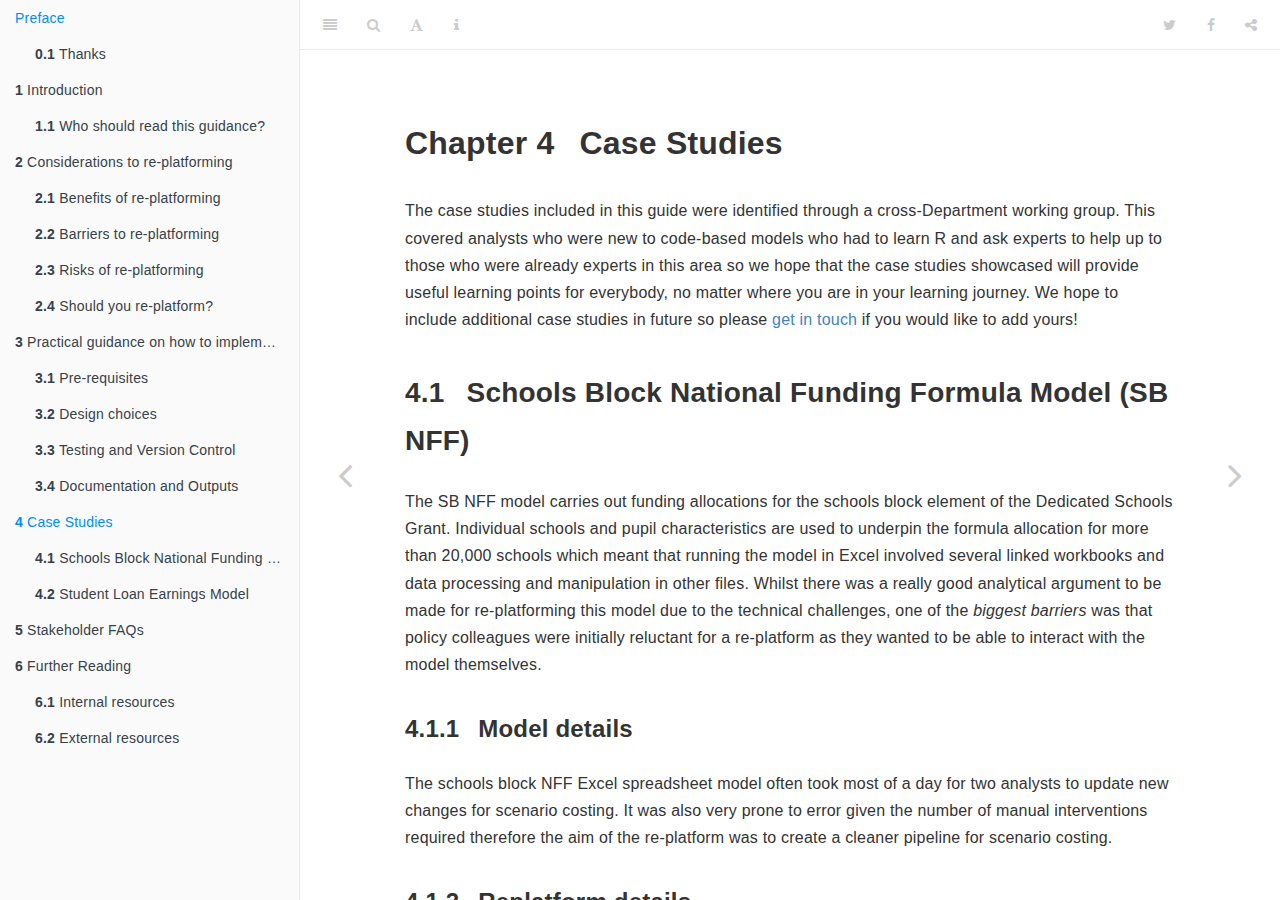
==== commit a7b63cce: "Corrected typo on Student Loan case study" ====
--- a/docs/case-studies.html
+++ b/docs/case-studies.html
@@ -24,7 +24,7 @@
 <meta name="author" content="Eugene Chang and Leanne Sunter" />
 
 
-<meta name="date" content="2021-03-03" />
+<meta name="date" content="2021-03-11" />
 
   <meta name="viewport" content="width=device-width, initial-scale=1" />
   <meta name="apple-mobile-web-app-capable" content="yes" />
@@ -189,7 +189,7 @@
 <p>They started by copying the workflow from the existing implementation<a href="#fn1" class="footnote-ref" id="fnref1"><sup>1</sup></a> - following the logic of calculation steps displayed within the cell formulae of the Excel spreadsheet, and incrementally ported each calculation step of the methodology across.</p>
 <p>As part of the re-platform, lookup tables from Excel were exported as datasets but external SQL databases were queried directly from the re-platformed model. This brought several benefits including ensuring changes to the code were only needed in one place, reducing the risk of copying and pasting errors by accessing the data directly and allowing the entire dataset to be used within the model, instead of only a small sample.</p>
 <p>The team used version control within an Azure DevOps repo to carry out continuous code review during development. This meant that quality assurance occurred incrementally - potentially eliminating the need for a detailed ‘full’ quality assurance after the re-platform was completed. However, wider <a href="https://dfe-analytical-services.github.io/good-code-practice/testing.html#unit-testing">unit testing</a> may have been beneficial to provide assurance of the end to end process.</p>
-<p>One recurring issue was whether the model methodology should be improved at the point of the re-platform, or whether it should be a like-for-like implementation, with future scope for model methodology improvement. It was decided to keep a lik-for-like implementation to ensure that the replatformed model behaved correctly, although the tradeoff was a slower timeline for model improvement.</p>
+<p>One reocurring issue was whether the model methodology should be improved at the point of the re-platform, or whether it should be a like-for-like implementation, with future scope for model methodology improvement. It was decided to keep a like-for-like implementation to ensure that the replatformed model behaved correctly, although the tradeoff was a slower timeline for model improvement.</p>
 <p>The re-platform was carried out prior to writing documentation. It was unclear to the team whether it was more advantageous to document along the way given the analyst time available. In hindsight this may have been a better option as it would mean analysts documenting each section they had replatformed.</p>
 </div>
 <div id="benefits-1" class="section level3" number="4.2.3">
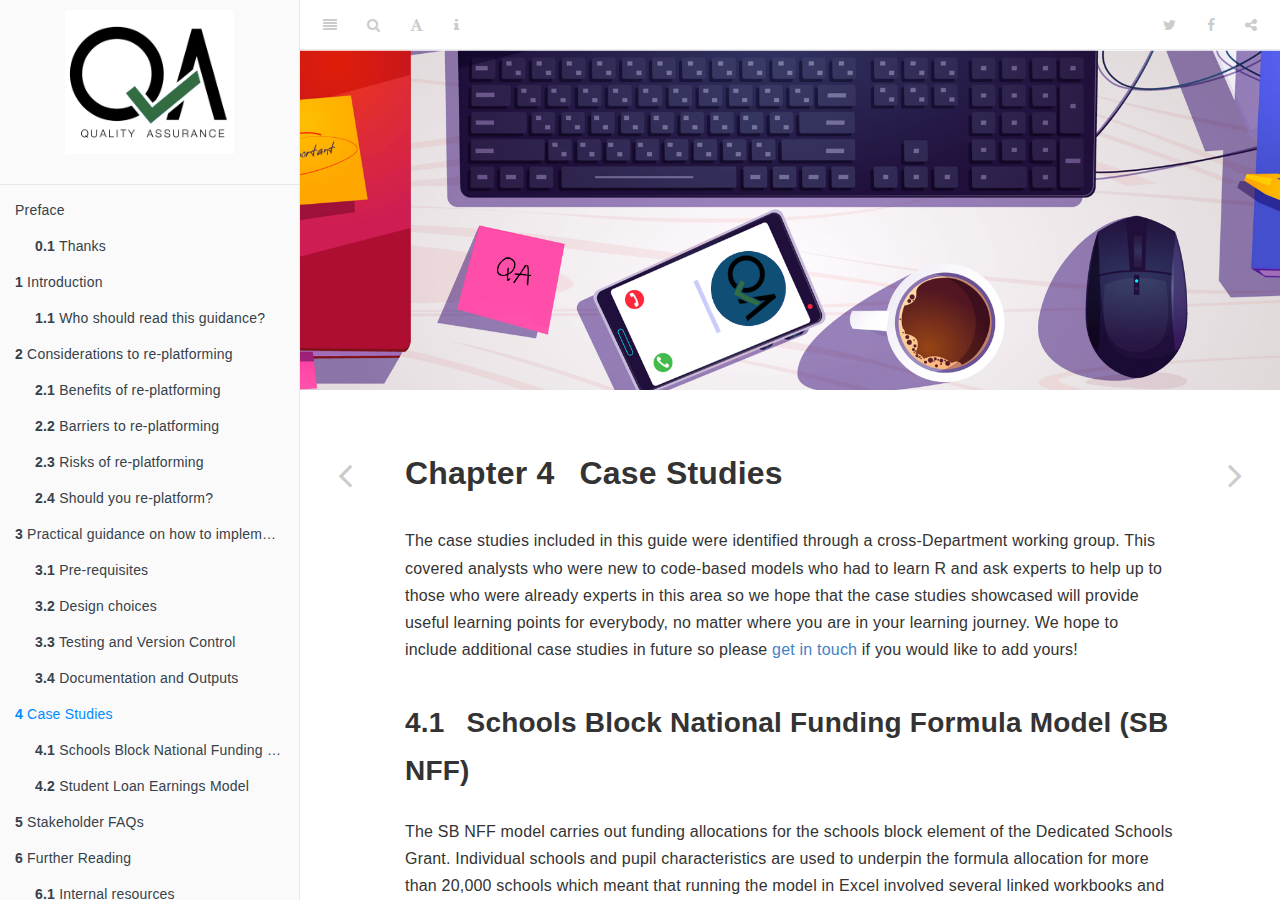
==== commit 6a1f738e: "Adding logo, hero image, favicon" ====
--- a/docs/case-studies.html
+++ b/docs/case-studies.html
@@ -24,16 +24,16 @@
 <meta name="author" content="Eugene Chang and Leanne Sunter" />
 
 
-<meta name="date" content="2021-03-11" />
+<meta name="date" content="2021-08-10" />
 
   <meta name="viewport" content="width=device-width, initial-scale=1" />
   <meta name="apple-mobile-web-app-capable" content="yes" />
   <meta name="apple-mobile-web-app-status-bar-style" content="black" />
   
-  
+  <link rel="shortcut icon" href="pictures/qa_logo.png" type="image/x-icon" />
 <link rel="prev" href="practical.html"/>
 <link rel="next" href="stakeholder.html"/>
-<script src="libs/header-attrs-2.5/header-attrs.js"></script>
+<script src="libs/header-attrs-2.7/header-attrs.js"></script>
 <script src="libs/jquery-2.2.3/jquery.min.js"></script>
 <link href="libs/gitbook-2.6.7/css/style.css" rel="stylesheet" />
 <link href="libs/gitbook-2.6.7/css/plugin-table.css" rel="stylesheet" />
@@ -51,11 +51,10 @@
 
 
 
-<link href="libs/anchor-sections-1.0/anchor-sections.css" rel="stylesheet" />
-<script src="libs/anchor-sections-1.0/anchor-sections.js"></script>
-
-
-
+
+
+
+<link rel="stylesheet" href="style.css" type="text/css" />
 </head>
 
 <body>
@@ -68,6 +67,9 @@
       <nav role="navigation">
 
 <ul class="summary">
+<li class="toc-logo"><a href="./"><img src="pictures/qa_logo.png"></a></li>
+
+<li class="divider"></li>
 <li class="chapter" data-level="" data-path="index.html"><a href="index.html"><i class="fa fa-check"></i>Preface</a>
 <ul>
 <li class="chapter" data-level="0.1" data-path="index.html"><a href="index.html#thanks"><i class="fa fa-check"></i><b>0.1</b> Thanks</a></li>
@@ -113,6 +115,8 @@
 <li class="chapter" data-level="6.1" data-path="further-reading.html"><a href="further-reading.html#internal-resources"><i class="fa fa-check"></i><b>6.1</b> Internal resources</a></li>
 <li class="chapter" data-level="6.2" data-path="further-reading.html"><a href="further-reading.html#external-resources"><i class="fa fa-check"></i><b>6.2</b> External resources</a></li>
 </ul></li>
+<li class="divider"></li>
+<li><a href="https://github.com/rstudio/bookdown" target="blank">Published with bookdown</a></li>
 </ul>
 
       </nav>
@@ -130,6 +134,10 @@
           <div class="page-inner">
 
             <section class="normal" id="section-">
+<link href="style.css" rel="stylesheet">
+<div class="hero-image-container"> 
+  <img class= "hero-image" src="pictures/hero_img.png">
+</div>
 <div id="case_studies" class="section level1" number="4">
 <h1><span class="header-section-number">Chapter 4</span> Case Studies</h1>
 <p>The case studies included in this guide were identified through a cross-Department working group. This covered analysts who were new to code-based models who had to learn R and ask experts to help up to those who were already experts in this area so we hope that the case studies showcased will provide useful learning points for everybody, no matter where you are in your learning journey. We hope to include additional case studies in future so please <a href="mailto:modellingandqa@Educationgovuk.onmicrosoft.com">get in touch</a> if you would like to add yours!</p>
@@ -186,7 +194,7 @@
 <div id="replatform-details-1" class="section level3" number="4.2.2">
 <h3><span class="header-section-number">4.2.2</span> Replatform details</h3>
 <p>The re-platform took place over phases by a small team of analysts - all quite new to the model but proficient in R and other coding languages.</p>
-<p>They started by copying the workflow from the existing implementation<a href="#fn1" class="footnote-ref" id="fnref1"><sup>1</sup></a> - following the logic of calculation steps displayed within the cell formulae of the Excel spreadsheet, and incrementally ported each calculation step of the methodology across.</p>
+<p>They started by copying the workflow from the existing implementation<a href="#fn2" class="footnote-ref" id="fnref2"><sup>2</sup></a> - following the logic of calculation steps displayed within the cell formulae of the Excel spreadsheet, and incrementally ported each calculation step of the methodology across.</p>
 <p>As part of the re-platform, lookup tables from Excel were exported as datasets but external SQL databases were queried directly from the re-platformed model. This brought several benefits including ensuring changes to the code were only needed in one place, reducing the risk of copying and pasting errors by accessing the data directly and allowing the entire dataset to be used within the model, instead of only a small sample.</p>
 <p>The team used version control within an Azure DevOps repo to carry out continuous code review during development. This meant that quality assurance occurred incrementally - potentially eliminating the need for a detailed ‘full’ quality assurance after the re-platform was completed. However, wider <a href="https://dfe-analytical-services.github.io/good-code-practice/testing.html#unit-testing">unit testing</a> may have been beneficial to provide assurance of the end to end process.</p>
 <p>One reocurring issue was whether the model methodology should be improved at the point of the re-platform, or whether it should be a like-for-like implementation, with future scope for model methodology improvement. It was decided to keep a like-for-like implementation to ensure that the replatformed model behaved correctly, although the tradeoff was a slower timeline for model improvement.</p>
@@ -221,8 +229,8 @@
 </div>
 <div class="footnotes">
 <hr />
-<ol start="1">
-<li id="fn1"><p>This may have been done differently if re-platforming based directly on mathematical formulae rather than from an implementation.<a href="case-studies.html#fnref1" class="footnote-back">↩︎</a></p></li>
+<ol start="2">
+<li id="fn2"><p>This may have been done differently if re-platforming based directly on mathematical formulae rather than from an implementation.<a href="case-studies.html#fnref2" class="footnote-back">↩︎</a></p></li>
 </ol>
 </div>
             </section>
--- a/docs/style.css
+++ b/docs/style.css
@@ -0,0 +1,53 @@
+p.caption {
+  color: #777;
+  margin-top: 10px;
+}
+p code {
+  white-space: inherit;
+}
+pre {
+  word-break: normal;
+  word-wrap: normal;
+}
+pre code {
+  white-space: inherit;
+}
+
+/*--- LOGO ---*/
+
+.toc-logo {
+  width: 200px !important;
+  object-fit: contain;
+  margin: 0 auto;
+  display: block;
+}
+
+.toc-logo img {
+  max-width: 100%;
+  margin-bottom: 10px;
+}
+
+.summary > li:first-child {
+  height: auto !important; 
+}
+
+/* HERO IMAGE */
+
+.hero-image-container {
+  position: absolute;
+  top: 0;
+  left: 0;
+  right: 0;
+  height: 340px;
+  background-color: #133454;
+}
+
+.hero-image {
+  width: 100%;
+  height: 340px;
+  object-fit: cover;
+}
+
+.page-inner {
+  padding-top: 350px !important;
+}--- a/docs/style.css
+++ b/docs/style.css
@@ -0,0 +1,53 @@
+p.caption {
+  color: #777;
+  margin-top: 10px;
+}
+p code {
+  white-space: inherit;
+}
+pre {
+  word-break: normal;
+  word-wrap: normal;
+}
+pre code {
+  white-space: inherit;
+}
+
+/*--- LOGO ---*/
+
+.toc-logo {
+  width: 200px !important;
+  object-fit: contain;
+  margin: 0 auto;
+  display: block;
+}
+
+.toc-logo img {
+  max-width: 100%;
+  margin-bottom: 10px;
+}
+
+.summary > li:first-child {
+  height: auto !important; 
+}
+
+/* HERO IMAGE */
+
+.hero-image-container {
+  position: absolute;
+  top: 0;
+  left: 0;
+  right: 0;
+  height: 340px;
+  background-color: #133454;
+}
+
+.hero-image {
+  width: 100%;
+  height: 340px;
+  object-fit: cover;
+}
+
+.page-inner {
+  padding-top: 350px !important;
+}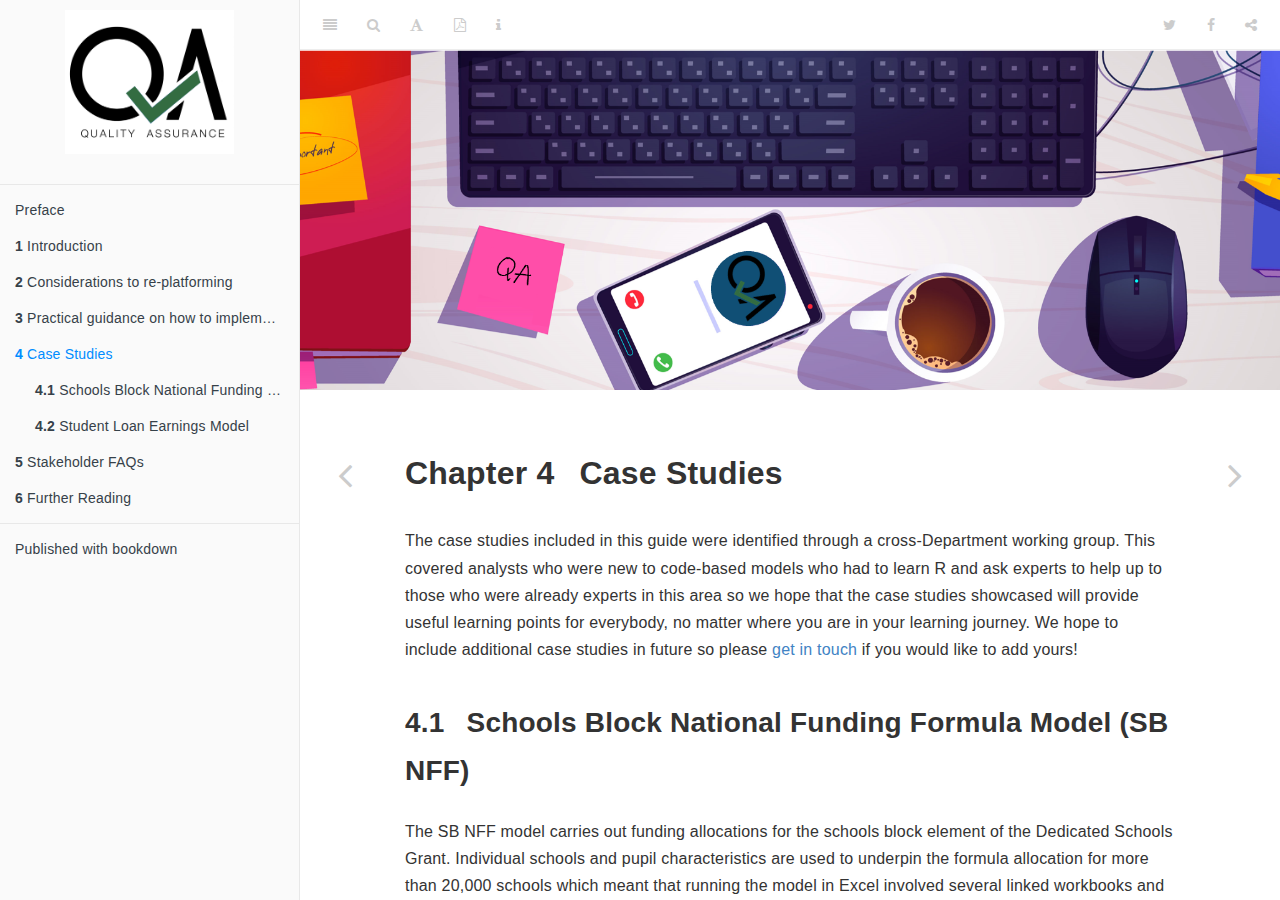
==== commit 2c237cc3: "Adding downloadable pdf" ====
--- a/docs/case-studies.html
+++ b/docs/case-studies.html
@@ -24,7 +24,7 @@
 <meta name="author" content="Eugene Chang and Leanne Sunter" />
 
 
-<meta name="date" content="2021-08-10" />
+<meta name="date" content="2021-08-25" />
 
   <meta name="viewport" content="width=device-width, initial-scale=1" />
   <meta name="apple-mobile-web-app-capable" content="yes" />
@@ -117,6 +117,7 @@
 </ul></li>
 <li class="divider"></li>
 <li><a href="https://github.com/rstudio/bookdown" target="blank">Published with bookdown</a></li>
+
 </ul>
 
       </nav>
@@ -281,9 +282,9 @@
 "link": null,
 "text": null
 },
-"download": null,
+"download": [["A-Guide-to-Replatforming.pdf", "PDF"]],
 "toc": {
-"collapse": "subsection"
+"collapse": "section"
 }
 });
 });
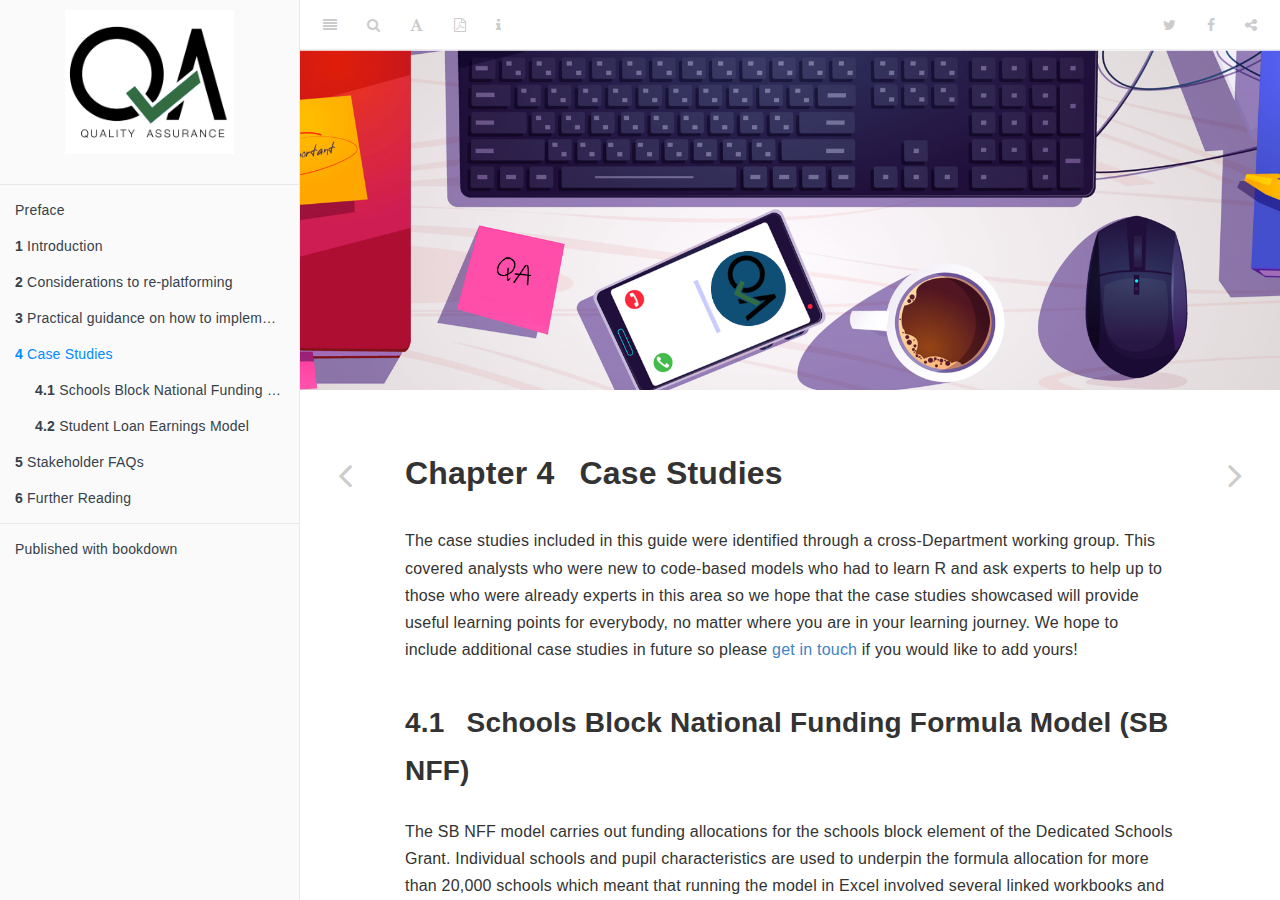
==== commit 649d9ba8: "Further editing, adding bullet points/text boxes" ====
--- a/docs/case-studies.html
+++ b/docs/case-studies.html
@@ -24,7 +24,7 @@
 <meta name="author" content="Eugene Chang and Leanne Sunter" />
 
 
-<meta name="date" content="2021-08-25" />
+<meta name="date" content="2021-09-02" />
 
   <meta name="viewport" content="width=device-width, initial-scale=1" />
   <meta name="apple-mobile-web-app-capable" content="yes" />
--- a/docs/style.css
+++ b/docs/style.css
@@ -50,4 +50,89 @@
 
 .page-inner {
   padding-top: 350px !important;
+}
+
+/* SHADED BOX */
+
+.infoboxblue {
+  /* padding: "text distance from top"em "text distance from right"em "text distance from bottom"em "text distance from left"em */
+  padding: 1em 1em 1em 7em;
+  /* magin-bottom: empty space below text box */
+  margin-bottom: 10px;
+  border: 4px #096B7263;
+  border-style: dashed solid;
+  border-radius: 10px;
+  background-size: 70px;
+  background-repeat: no-repeat;
+  background-position: 15px center;
+  min-height: 120px;
+  /* color of the text */
+  color: #096B72;
+  background-color: #e6f3fc80;
+}
+
+.infoboxyellow {
+  /* padding: "text distance from top"em "text distance from right"em "text distance from bottom"em "text distance from left"em */
+  padding: 1em 1em 1em 7em;
+  /* magin-bottom: empty space below text box */
+  margin-bottom: 10px;
+  border: 4px #ffe135;
+  border-style: dashed solid;
+  border-radius: 10px;
+  background-size: 70px;
+  background-repeat: no-repeat;
+  background-position: 15px center;
+  min-height: 120px;
+  color: #8b0000;
+  background-color: #fff8e7;
+}
+
+.infoboxred {
+  /* padding: "text distance from top"em "text distance from right"em "text distance from bottom"em "text distance from left"em */
+  padding: 1em 1em 1em 7em;
+  /* magin-bottom: empty space below text box */
+  margin-bottom: 10px;
+  border: 4px #ce2029;
+  border-style: dashed solid;
+  border-radius: 10px;
+  background-size: 70px;
+  background-repeat: no-repeat;
+  background-position: 15px center;
+  min-height: 120px;
+  /*colour of text*/
+  color: #800000;
+  background-color: #ff9999;
+}
+
+.infoboxpurple {
+  /* padding: "text distance from top"em "text distance from right"em "text distance from bottom"em "text distance from left"em */
+  padding: 1em 1em 1em 7em;
+  /* magin-bottom: empty space below text box */
+  margin-bottom: 10px;
+  border: 4px #9955bb;
+  border-style: dashed solid;
+  border-radius: 10px;
+  background-size: 70px;
+  background-repeat: no-repeat;
+  background-position: 15px center;
+  min-height: 120px;
+  /*colour of text*/
+  color: #00009c;
+  background-color: #e6e6fa;
+}
+
+.question {
+  background-image: url("pictures/question.png");
+}
+
+.info {
+  background-image: url("pictures/info.png");
+}
+
+.exclamation {
+  background-image: url("pictures/exclamation.png");
+}
+
+.quote {
+  background-image: url("pictures/quote.png");
 }--- a/docs/style.css
+++ b/docs/style.css
@@ -50,4 +50,89 @@
 
 .page-inner {
   padding-top: 350px !important;
+}
+
+/* SHADED BOX */
+
+.infoboxblue {
+  /* padding: "text distance from top"em "text distance from right"em "text distance from bottom"em "text distance from left"em */
+  padding: 1em 1em 1em 7em;
+  /* magin-bottom: empty space below text box */
+  margin-bottom: 10px;
+  border: 4px #096B7263;
+  border-style: dashed solid;
+  border-radius: 10px;
+  background-size: 70px;
+  background-repeat: no-repeat;
+  background-position: 15px center;
+  min-height: 120px;
+  /* color of the text */
+  color: #096B72;
+  background-color: #e6f3fc80;
+}
+
+.infoboxyellow {
+  /* padding: "text distance from top"em "text distance from right"em "text distance from bottom"em "text distance from left"em */
+  padding: 1em 1em 1em 7em;
+  /* magin-bottom: empty space below text box */
+  margin-bottom: 10px;
+  border: 4px #ffe135;
+  border-style: dashed solid;
+  border-radius: 10px;
+  background-size: 70px;
+  background-repeat: no-repeat;
+  background-position: 15px center;
+  min-height: 120px;
+  color: #8b0000;
+  background-color: #fff8e7;
+}
+
+.infoboxred {
+  /* padding: "text distance from top"em "text distance from right"em "text distance from bottom"em "text distance from left"em */
+  padding: 1em 1em 1em 7em;
+  /* magin-bottom: empty space below text box */
+  margin-bottom: 10px;
+  border: 4px #ce2029;
+  border-style: dashed solid;
+  border-radius: 10px;
+  background-size: 70px;
+  background-repeat: no-repeat;
+  background-position: 15px center;
+  min-height: 120px;
+  /*colour of text*/
+  color: #800000;
+  background-color: #ff9999;
+}
+
+.infoboxpurple {
+  /* padding: "text distance from top"em "text distance from right"em "text distance from bottom"em "text distance from left"em */
+  padding: 1em 1em 1em 7em;
+  /* magin-bottom: empty space below text box */
+  margin-bottom: 10px;
+  border: 4px #9955bb;
+  border-style: dashed solid;
+  border-radius: 10px;
+  background-size: 70px;
+  background-repeat: no-repeat;
+  background-position: 15px center;
+  min-height: 120px;
+  /*colour of text*/
+  color: #00009c;
+  background-color: #e6e6fa;
+}
+
+.question {
+  background-image: url("pictures/question.png");
+}
+
+.info {
+  background-image: url("pictures/info.png");
+}
+
+.exclamation {
+  background-image: url("pictures/exclamation.png");
+}
+
+.quote {
+  background-image: url("pictures/quote.png");
 }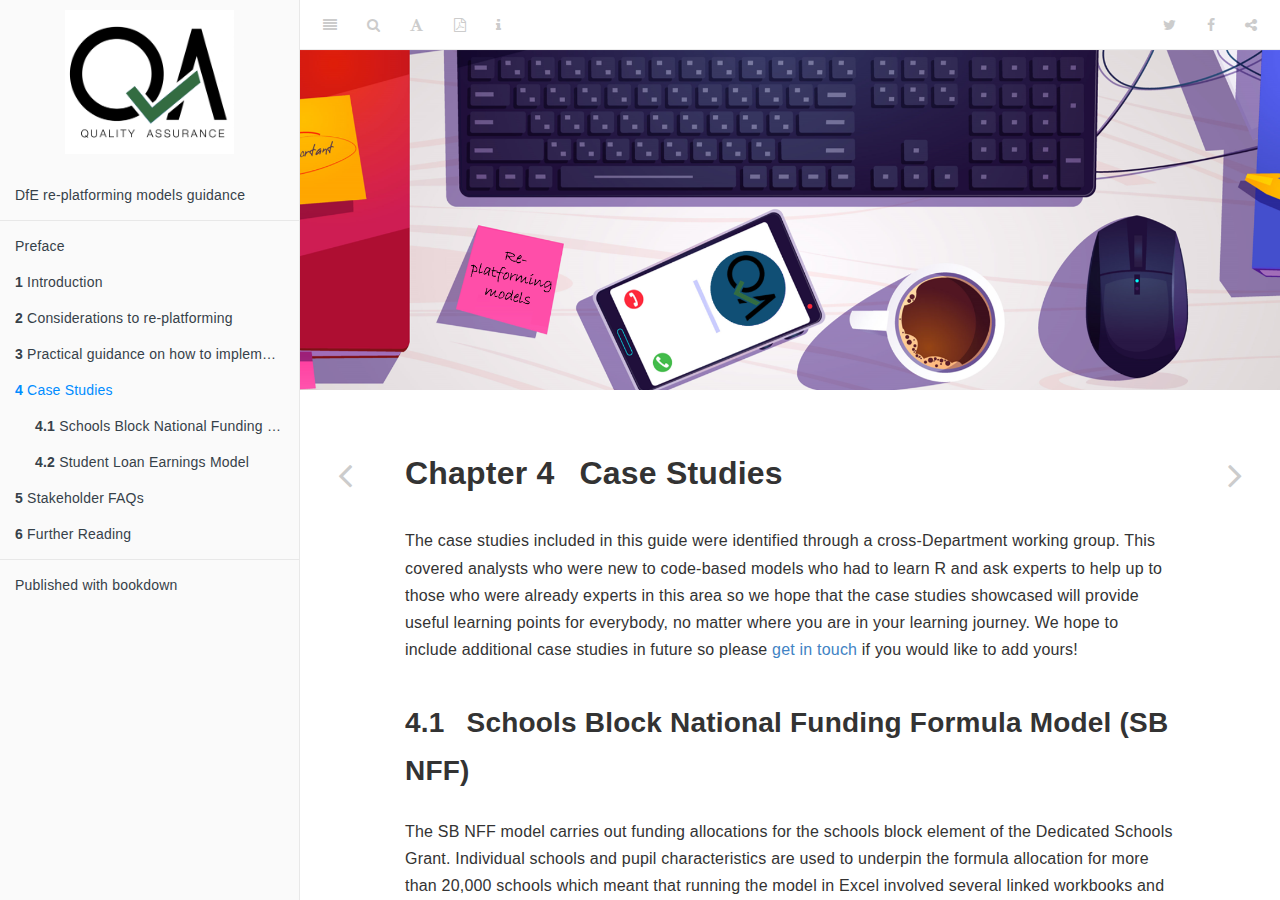
==== commit 0145fecc: "Adding more images/text boxes" ====
--- a/docs/case-studies.html
+++ b/docs/case-studies.html
@@ -68,6 +68,7 @@
 
 <ul class="summary">
 <li class="toc-logo"><a href="./"><img src="pictures/qa_logo.png"></a></li>
+ <li><a target="blank">DfE re-platforming models guidance</a></li>
 
 <li class="divider"></li>
 <li class="chapter" data-level="" data-path="index.html"><a href="index.html"><i class="fa fa-check"></i>Preface</a>
--- a/docs/style.css
+++ b/docs/style.css
@@ -135,4 +135,37 @@
 
 .quote {
   background-image: url("pictures/quote.png");
+}
+
+.infoboxblank {
+  /* padding: "text distance from top"em "text distance from right"em "text distance from bottom"em "text distance from left"em */
+  padding: 1em 1em 1em 10em;
+  /* magin-bottom: empty space below text box */
+  margin-bottom: 10px;
+  border: 4px #ffffff;
+  border-style: dashed solid;
+  border-radius: 10px;
+  background-size: 100px;
+  background-repeat: no-repeat;
+  background-position: 15px center;
+  min-height: 120px;
+  /*colour of text*/
+  color: #000000;
+  background-color: #ffffff;
+}
+
+.markdown {
+  background-image: url("pictures/rmarkdown.png");
+}
+
+.roxygen {
+  background-image: url("pictures/roxygen.png");
+}
+
+.shiny {
+  background-image: url("pictures/shiny.png");
+}
+
+.bookdown {
+  background-image: url("pictures/bookdown.png");
 }--- a/docs/style.css
+++ b/docs/style.css
@@ -135,4 +135,37 @@
 
 .quote {
   background-image: url("pictures/quote.png");
+}
+
+.infoboxblank {
+  /* padding: "text distance from top"em "text distance from right"em "text distance from bottom"em "text distance from left"em */
+  padding: 1em 1em 1em 10em;
+  /* magin-bottom: empty space below text box */
+  margin-bottom: 10px;
+  border: 4px #ffffff;
+  border-style: dashed solid;
+  border-radius: 10px;
+  background-size: 100px;
+  background-repeat: no-repeat;
+  background-position: 15px center;
+  min-height: 120px;
+  /*colour of text*/
+  color: #000000;
+  background-color: #ffffff;
+}
+
+.markdown {
+  background-image: url("pictures/rmarkdown.png");
+}
+
+.roxygen {
+  background-image: url("pictures/roxygen.png");
+}
+
+.shiny {
+  background-image: url("pictures/shiny.png");
+}
+
+.bookdown {
+  background-image: url("pictures/bookdown.png");
 }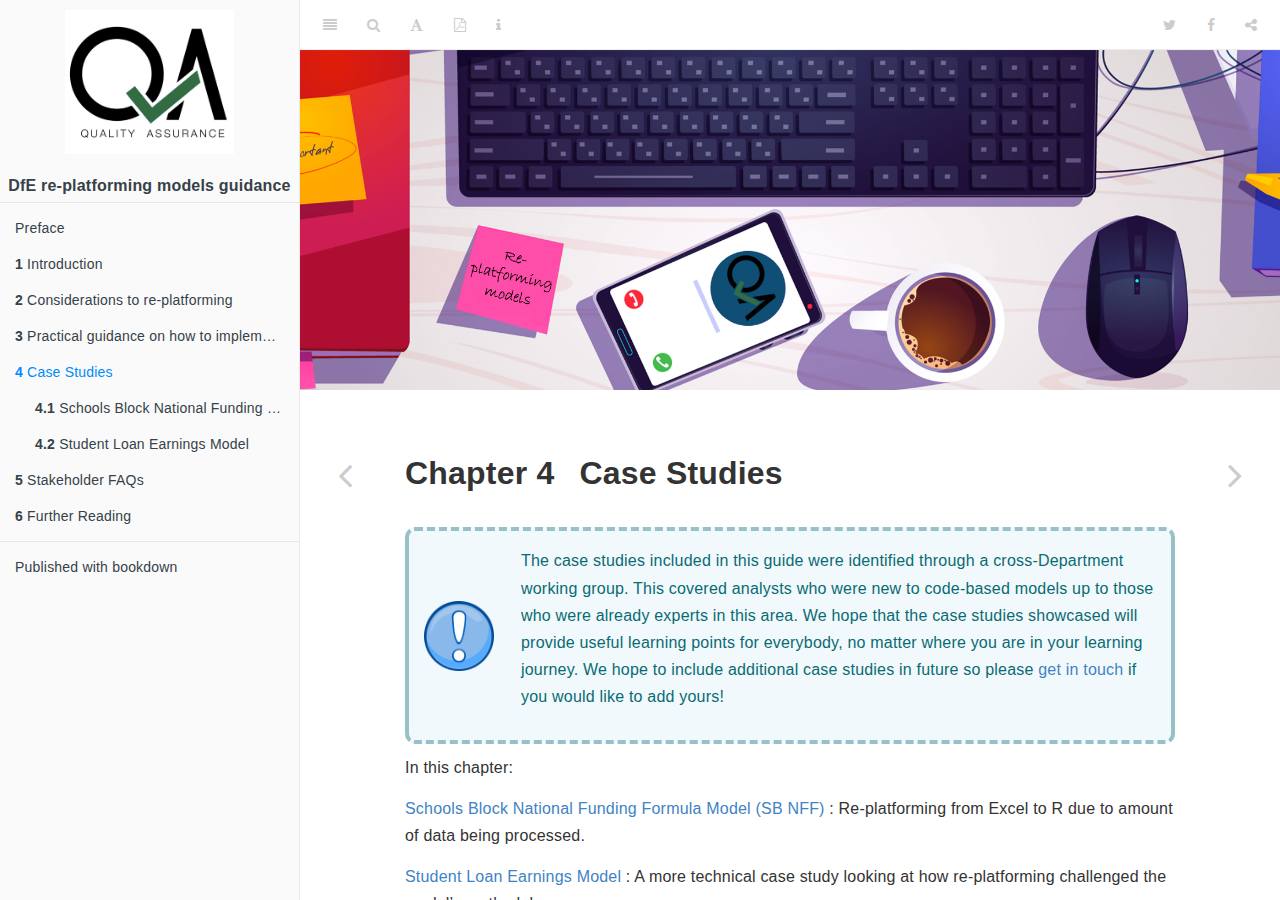
==== commit 77390df2: "Finished adding images/text boxes to break up text" ====
--- a/docs/case-studies.html
+++ b/docs/case-studies.html
@@ -21,10 +21,10 @@
   <meta name="twitter:description" content="DfE guide to replatforming models." />
   
 
-<meta name="author" content="Eugene Chang and Leanne Sunter" />
-
-
-<meta name="date" content="2021-09-02" />
+<meta name="author" content="Eugene Chang and Leanne Sunter, Edited by Thomas Morley" />
+
+
+<meta name="date" content="2021-09-03" />
 
   <meta name="viewport" content="width=device-width, initial-scale=1" />
   <meta name="apple-mobile-web-app-capable" content="yes" />
@@ -68,7 +68,7 @@
 
 <ul class="summary">
 <li class="toc-logo"><a href="./"><img src="pictures/qa_logo.png"></a></li>
- <li><a target="blank">DfE re-platforming models guidance</a></li>
+ <center><a><font size="3"><b>DfE re-platforming models guidance</b></font></a></center>
 
 <li class="divider"></li>
 <li class="chapter" data-level="" data-path="index.html"><a href="index.html"><i class="fa fa-check"></i>Preface</a>
@@ -97,14 +97,15 @@
 <ul>
 <li class="chapter" data-level="4.1" data-path="case-studies.html"><a href="case-studies.html#schools-block-national-funding-formula-model-sb-nff"><i class="fa fa-check"></i><b>4.1</b> Schools Block National Funding Formula Model (SB NFF)</a>
 <ul>
-<li class="chapter" data-level="4.1.1" data-path="case-studies.html"><a href="case-studies.html#model-details"><i class="fa fa-check"></i><b>4.1.1</b> Model details</a></li>
-<li class="chapter" data-level="4.1.2" data-path="case-studies.html"><a href="case-studies.html#replatform-details"><i class="fa fa-check"></i><b>4.1.2</b> Replatform details</a></li>
-<li class="chapter" data-level="4.1.3" data-path="case-studies.html"><a href="case-studies.html#benefits"><i class="fa fa-check"></i><b>4.1.3</b> Benefits</a></li>
-<li class="chapter" data-level="4.1.4" data-path="case-studies.html"><a href="case-studies.html#practical-tips-from-the-team"><i class="fa fa-check"></i><b>4.1.4</b> Practical tips from the team</a></li>
+<li class="chapter" data-level="4.1.1" data-path="case-studies.html"><a href="case-studies.html#why-should-we-re-platform"><i class="fa fa-check"></i><b>4.1.1</b> Why should we re-platform?</a></li>
+<li class="chapter" data-level="4.1.2" data-path="case-studies.html"><a href="case-studies.html#what-are-the-barriers-to-re-platforming"><i class="fa fa-check"></i><b>4.1.2</b> What are the barriers to re-platforming?</a></li>
+<li class="chapter" data-level="4.1.3" data-path="case-studies.html"><a href="case-studies.html#replatform-details"><i class="fa fa-check"></i><b>4.1.3</b> Replatform details</a></li>
+<li class="chapter" data-level="4.1.4" data-path="case-studies.html"><a href="case-studies.html#benefits"><i class="fa fa-check"></i><b>4.1.4</b> Benefits</a></li>
+<li class="chapter" data-level="4.1.5" data-path="case-studies.html"><a href="case-studies.html#practical-tips-from-the-team"><i class="fa fa-check"></i><b>4.1.5</b> Practical tips from the team</a></li>
 </ul></li>
 <li class="chapter" data-level="4.2" data-path="case-studies.html"><a href="case-studies.html#student-loan-earnings-model"><i class="fa fa-check"></i><b>4.2</b> Student Loan Earnings Model</a>
 <ul>
-<li class="chapter" data-level="4.2.1" data-path="case-studies.html"><a href="case-studies.html#model-details-1"><i class="fa fa-check"></i><b>4.2.1</b> Model details</a></li>
+<li class="chapter" data-level="4.2.1" data-path="case-studies.html"><a href="case-studies.html#why-should-we-re-platform-1"><i class="fa fa-check"></i><b>4.2.1</b> Why should we re-platform?</a></li>
 <li class="chapter" data-level="4.2.2" data-path="case-studies.html"><a href="case-studies.html#replatform-details-1"><i class="fa fa-check"></i><b>4.2.2</b> Replatform details</a></li>
 <li class="chapter" data-level="4.2.3" data-path="case-studies.html"><a href="case-studies.html#benefits-1"><i class="fa fa-check"></i><b>4.2.3</b> Benefits</a></li>
 <li class="chapter" data-level="4.2.4" data-path="case-studies.html"><a href="case-studies.html#technical-tips"><i class="fa fa-check"></i><b>4.2.4</b> Technical tips</a></li>
@@ -142,48 +143,82 @@
 </div>
 <div id="case_studies" class="section level1" number="4">
 <h1><span class="header-section-number">Chapter 4</span> Case Studies</h1>
-<p>The case studies included in this guide were identified through a cross-Department working group. This covered analysts who were new to code-based models who had to learn R and ask experts to help up to those who were already experts in this area so we hope that the case studies showcased will provide useful learning points for everybody, no matter where you are in your learning journey. We hope to include additional case studies in future so please <a href="mailto:modellingandqa@Educationgovuk.onmicrosoft.com">get in touch</a> if you would like to add yours!</p>
+<div class="infoboxblue info">
+<p>The case studies included in this guide were identified through a cross-Department working group. This covered analysts who were new to code-based models up to those who were already experts in this area. We hope that the case studies showcased will provide useful learning points for everybody, no matter where you are in your learning journey. We hope to include additional case studies in future so please <a href="mailto:modellingandqa@Educationgovuk.onmicrosoft.com">get in touch</a> if you would like to add yours!</p>
+</div>
+<p>In this chapter:</p>
+<p><a href="case-studies.html#schools-block-national-funding-formula-model-sb-nff">Schools Block National Funding Formula Model (SB NFF)</a> : Re-platforming from Excel to R due to amount of data being processed.</p>
+<p><a href="case-studies.html#student-loan-earnings-model">Student Loan Earnings Model</a> : A more technical case study looking at how re-platforming challenged the model’s methodology.</p>
 <div id="schools-block-national-funding-formula-model-sb-nff" class="section level2" number="4.1">
 <h2><span class="header-section-number">4.1</span> Schools Block National Funding Formula Model (SB NFF)</h2>
-<p>The SB NFF model carries out funding allocations for the schools block element of the Dedicated Schools Grant. Individual schools and pupil characteristics are used to underpin the formula allocation for more than 20,000 schools which meant that running the model in Excel involved several linked workbooks and data processing and manipulation in other files. Whilst there was a really good analytical argument to be made for re-platforming this model due to the technical challenges, one of the <em>biggest barriers</em> was that policy colleagues were initially reluctant for a re-platform as they wanted to be able to interact with the model themselves.</p>
-<div id="model-details" class="section level3" number="4.1.1">
-<h3><span class="header-section-number">4.1.1</span> Model details</h3>
-<p>The schools block NFF Excel spreadsheet model often took most of a day for two analysts to update new changes for scenario costing. It was also very prone to error given the number of manual interventions required therefore the aim of the re-platform was to create a cleaner pipeline for scenario costing.</p>
-</div>
-<div id="replatform-details" class="section level3" number="4.1.2">
-<h3><span class="header-section-number">4.1.2</span> Replatform details</h3>
-<p>The first phase of the re-platform took a few months of a single analysts time to create the initial model, alongside Business As Usual work. At this stage it was a “third-build” model and the analyst was able to match outputs from the existing model to fully QA’ed models to ensure the R model was working correctly.</p>
+<p>The SB NFF model carries out funding allocations for the schools block element of the Dedicated Schools Grant. Formulae within the model are underpinned by individual schools and pupil characteristics for more than 20,000 schools.</p>
+<div id="why-should-we-re-platform" class="section level3" number="4.1.1">
+<h3><span class="header-section-number">4.1.1</span> Why should we re-platform?</h3>
+<p>Running the model in Excel involves several linked workbooks and data processing/manipulation in other files. The model often took most of a day for two analysts to update new changes for scenario costing. It was also very prone to error given the number of manual interventions required. The aim of the re-platform was to create a cleaner pipeline for scenario costing.</p>
+</div>
+<div id="what-are-the-barriers-to-re-platforming" class="section level3" number="4.1.2">
+<h3><span class="header-section-number">4.1.2</span> What are the barriers to re-platforming?</h3>
+<p>One of the <em>biggest barriers</em> was that policy colleagues were initially reluctant for a re-platform as they wanted to be able to interact with the model themselves.</p>
+</div>
+<div id="replatform-details" class="section level3" number="4.1.3">
+<h3><span class="header-section-number">4.1.3</span> Replatform details</h3>
+<p>There were two phases to the re-platform.</p>
+<p>The first phase of the re-platform saw a single analyst create the initial model in R. This took a few months, alongside “Business as Usual” work. As this was a “third-build” model, the analyst was able to match outputs from the existing model to fully QA’ed models to ensure the R model was working correctly.</p>
 <p>The second phase of the re-platform involved other members of the team implementing further QA and error checking into the model. An important change that was needed at this stage was a restructure of the code to allow for an Rmarkdown document to be created for policy colleagues. This was created iteratively, with a lot of engagement from working level policy colleagues in order to capture the right level of detail in an easy to understand way before taking more senior stakeholders and the model SRO through the walkthrough for sign-off. After this, the R model became their main model for the following allocation cycle.</p>
 </div>
-<div id="benefits" class="section level3" number="4.1.3">
-<h3><span class="header-section-number">4.1.3</span> Benefits</h3>
-<p>There were immediate benefits from the first phase - updating the model parameters became easier on the new platform than in Excel. Other analysts in the team who took on the rest of the NFF re-development were totally new to R but had experience of other languages. They were able to use what had been done in the first phase to learn the language in a hands-on way by developing the next phase.</p>
-<p>The model is now much more efficient, running in seconds rather than tens of minutes. The new model can query directly to SQL compared to the previous Excel model, which required generating/exporting code, then loading the data in. This was a really big improvement and <em>greatly enhances QA</em> as the SQL query is directly within the model therefore it’s transparent <em>and</em> by querying the data directly it removes risk of both copying and pasting errors or using the wrong file.</p>
-<p>The team is now much better equipped and more efficient in their support to policy colleagues with development of the formula. The re-platformed model meant the team were able to provide better support to last year’s SR because it was much quicker and easier to run scenarios and using the skills they’d developed, analysts produced an output dashboard that included a number of different comparisons and breakdowns, which helped the policy team understand and communicate the impact of a particular funding scenario.</p>
-<p>The team use repos within Azure DevOps and git for tracking changes and version control. This has improved governance of the model, commissioning QA task processes and their ability to work on a single model collaboratively. The NFF team have also used their new R skills to produce other dashboards and tools using R and RShiny to support the policy team with correspondence, PMQs. etc</p>
-<p>There have also been wider benefits too. The knowledge developed from the model re-platform has been used in subsequent model development across the division as well.</p>
-</div>
-<div id="practical-tips-from-the-team" class="section level3" number="4.1.4">
-<h3><span class="header-section-number">4.1.4</span> Practical tips from the team</h3>
-<ul>
-<li><p>Training - On moving to R, team members had different levels of expertise, learning trajectories and amounts of time available to dedicate to on-the-job learning. There wasn’t a structured plan for what needed to be learnt, and training was very self-directed, which was manageable but tricky. Having an agreement in place for what fundamental learning needs to take place and allowing time for that training to be undertaken would be helpful for any re-platforming project.</p></li>
-<li><p>Governance - There were concerns from the policy team about whether they’d be able to understand the model and whether they’d ever have enough confidence in it to sign it off. The SRO would normally be walked through the Excel model step by step so the team had to think carefully about how to retain similar confidence in the R model. They achieved this by highlighting the benefits of re-platforming and by providing walkthroughs of key chunks of the code. But, it did take some effort from both sides – analysts needed to make sure code was clearly written and reasonably accessible, and the policy team needed to put in some effort to understand and follow a code-based model walkthrough. Thinking about how the re-platformed model would impact governance processes (e.g. dual builds, policy walkthroughs) and how to manage those changes was really important.</p></li>
-<li><p>Resilience - Whilst there is a move towards using R more widely in DfE, it’s still something many people are learning and levels of expertise vary. This needs to be kept in mind when developments are made to the model and as the team upskills further. The team need to consider whether they can expect someone else coming into the team to be able to pick up the modelling and how much training they will need. Potentially this has its advantages as there is a good amount of technical and non-technical development to be had from working in their team, but it’s something they need to bear in mind when making any substantive developments.</p></li>
-</ul>
+<div id="benefits" class="section level3" number="4.1.4">
+<h3><span class="header-section-number">4.1.4</span> Benefits</h3>
+<ul>
+<li><strong>Easier to update</strong>
+<ul>
+<li>Updating the model parameters became easier on the new platform than in Excel.</li>
+</ul></li>
+<li><strong>More efficient</strong>
+<ul>
+<li>The model is now much more efficient, running in seconds rather than tens of minutes.</li>
+</ul></li>
+<li><strong>Better QA</strong>
+<ul>
+<li>The new model can query directly to SQL compared to the previous Excel model, which required generating/exporting code, then loading the data in. The SQL query is directly within the model and is therefore transparent, greatly enhancing QA. By querying the data directly, it removes risk of both copying and pasting errors or using the wrong file.</li>
+</ul></li>
+<li><strong>Improved knowledge transfer</strong>
+<ul>
+<li>Other analysts in the team who took on the rest of the NFF re-development were totally new to R but had experience of other languages. They were able to use what had been done in the first phase to learn the language in a hands-on way by developing the next phase. The NFF team have also used their new R skills to produce other dashboards and tools using R and RShiny to support the policy team with correspondence, PMQs. etc</li>
+</ul></li>
+<li><strong>Better support to policy colleagues</strong>
+<ul>
+<li>The re-platformed model meant the team were able to provide better support to the following year’s SR because it was much quicker and easier to run scenarios. Analysts were able to produce an output dashboard that included a number of different comparisons and breakdowns. This helped the policy team understand and communicate the impact of a particular funding scenario.</li>
+</ul></li>
+<li><strong>Better version control</strong>
+<ul>
+<li>The team use repos within Azure DevOps and git for tracking changes and version control. This has improved governance of the model, commissioning QA task processes and their ability to work on a single model collaboratively.</li>
+</ul></li>
+</ul>
+</div>
+<div id="practical-tips-from-the-team" class="section level3" number="4.1.5">
+<h3><span class="header-section-number">4.1.5</span> Practical tips from the team</h3>
+<p class="bubble thought">
+<strong>Training</strong> - On moving to R, team members had different levels of expertise, learning trajectories and amounts of time available to dedicate to on-the-job learning. There wasn’t a structured plan for what needed to be learnt, and training was very self-directed, which was manageable but tricky. Having an agreement in place for what fundamental learning needs to take place and allowing time for that training to be undertaken would be helpful for any re-platforming project.
+</p>
+<p class="bubble thought">
+<strong>Governance</strong> - There were concerns from the policy team about whether they’d be able to understand the model and have enough confidence in it to sign it off. To overcome this, the analysts highlighted the benefits of re-platforming and provided walkthroughs of key chunks of the code. This took some effort from both sides – analysts needed to make sure code was clearly written and reasonably accessible, and the policy team needed to put in some effort to understand and follow a code-based model walkthrough. Thinking about how the re-platformed model would impact governance processes (e.g. dual builds, policy walkthroughs) and how to manage those changes was really important.
+</p>
+<p class="bubble thought">
+<strong>Resilience</strong> - Whilst there is a move towards using R more widely in DfE, it’s still something many people are learning and levels of expertise vary. This needs to be kept in mind when making developments. The team need to consider whether they can expect someone else coming into the team to be able to pick up the modelling and how much training they will need. Potentially this has its advantages as there is a good amount of technical and non-technical development to be had from working in their team, but it’s something they need to bear in mind when making any substantive developments.
+</p>
 </div>
 </div>
 <div id="student-loan-earnings-model" class="section level2" number="4.2">
 <h2><span class="header-section-number">4.2</span> Student Loan Earnings Model</h2>
-<p>The <a href="https://assets.publishing.service.gov.uk/government/uploads/system/uploads/attachment_data/file/811624/Student_loan_forecasts_2018-19_-_technical_notes.pdf">Student Loan Earnings Model</a> is a micro-simulation model that forecasts future annual graduate earnings at an individual level, which are used to determine future student loan repayments that the Department expects to receive on its expenditure on student loans.</p>
+<p>The <a href="https://assets.publishing.service.gov.uk/government/uploads/system/uploads/attachment_data/file/811624/Student_loan_forecasts_2018-19_-_technical_notes.pdf">Student Loan Earnings Model</a> is a micro-simulation model that forecasts future annual graduate earnings at an individual level, which are used to determine future student loan repayments that the Department expects to receive on its expenditure on student loans. The Earnings Model forecasts future annual earnings using a collection of submodels which:</p>
+<ul>
+<li>For a given borrower’s characteristics and history, predict next year’s employment status (from 4 possible states),</li>
+<li>If employed, forecast earnings using the suitable regression model.</li>
+</ul>
 <p>The model is audited externally by the National Audit Office, who maintain a shadow-build version of the model. Whilst this is needed for NAO’s own purposes, it adds value to the DfE process as well by acting as a dual build.</p>
 <p>It was re-platformed from Microsoft Excel to R over several phases, with the re-platform bringing out nuances in both the model methodology and implementation details. The process was carried out collaboratively by a small team, using version control software to track and merge changes.</p>
-<div id="model-details-1" class="section level3" number="4.2.1">
-<h3><span class="header-section-number">4.2.1</span> Model details</h3>
-<p>The Earnings Model forecasts future annual earnings using a collection of submodels which:</p>
-<ul>
-<li>For a given borrower’s characteristics and history, predict next year’s employment status (from 4 possible states),</li>
-<li>If employed, forecast earnings using the suitable regression model.</li>
-</ul>
+<div id="why-should-we-re-platform-1" class="section level3" number="4.2.1">
+<h3><span class="header-section-number">4.2.1</span> Why should we re-platform?</h3>
 <p>The Excel-based model implementation had several issues which made it complex to update and slow to run:</p>
 <ul>
 <li>It required manual extraction of data stored externally in SQL databases - the Excel spreadsheet contained sample SQL code to extract the datasets, before the data was copied to an additional tab in the workbook to be used.</li>
@@ -199,31 +234,74 @@
 <p>They started by copying the workflow from the existing implementation<a href="#fn2" class="footnote-ref" id="fnref2"><sup>2</sup></a> - following the logic of calculation steps displayed within the cell formulae of the Excel spreadsheet, and incrementally ported each calculation step of the methodology across.</p>
 <p>As part of the re-platform, lookup tables from Excel were exported as datasets but external SQL databases were queried directly from the re-platformed model. This brought several benefits including ensuring changes to the code were only needed in one place, reducing the risk of copying and pasting errors by accessing the data directly and allowing the entire dataset to be used within the model, instead of only a small sample.</p>
 <p>The team used version control within an Azure DevOps repo to carry out continuous code review during development. This meant that quality assurance occurred incrementally - potentially eliminating the need for a detailed ‘full’ quality assurance after the re-platform was completed. However, wider <a href="https://dfe-analytical-services.github.io/good-code-practice/testing.html#unit-testing">unit testing</a> may have been beneficial to provide assurance of the end to end process.</p>
-<p>One reocurring issue was whether the model methodology should be improved at the point of the re-platform, or whether it should be a like-for-like implementation, with future scope for model methodology improvement. It was decided to keep a like-for-like implementation to ensure that the replatformed model behaved correctly, although the tradeoff was a slower timeline for model improvement.</p>
 <p>The re-platform was carried out prior to writing documentation. It was unclear to the team whether it was more advantageous to document along the way given the analyst time available. In hindsight this may have been a better option as it would mean analysts documenting each section they had replatformed.</p>
 </div>
 <div id="benefits-1" class="section level3" number="4.2.3">
 <h3><span class="header-section-number">4.2.3</span> Benefits</h3>
-<p>One of the biggest benefits from this re-platform is that the model can utilise the full dataset and model outcomes for individual borrowers based on their full characteristics, rather than scaling results from a modelled subsample of aggregated borrowers.</p>
-<p>In addition to this, the replatform has led to other benefits:</p>
+<ul>
+<li><strong>Can utilise full dataset</strong>
+<ul>
+<li>The model can utilise the full dataset and model outcomes for individual borrowers based on their full characteristics, rather than scaling results from a modelled subsample of aggregated borrowers.</li>
+</ul></li>
+<li><strong>Simpler model methodology</strong>
 <ul>
 <li>The model methodology is easier to understand, with model parameters and subprocesses defined in a more readable way. This makes it easier to tweak the model for model runs, and simpler for new team members familiarising themselves with the model.</li>
+</ul></li>
+<li><strong>Quicker</strong>
+<ul>
 <li>Model run times are quicker, and it is easier for a single team member to execute multiple model runs.</li>
+</ul></li>
+<li><strong>Better version control</strong>
+<ul>
 <li>A more robust version-control system is in place which means that model changes are easier to quality assure, model versions can be tracked and compared, and the model development process is more transparent for external audit.</li>
+</ul></li>
 </ul>
 </div>
 <div id="technical-tips" class="section level3" number="4.2.4">
 <h3><span class="header-section-number">4.2.4</span> Technical tips</h3>
 <p>The team found that switching to a code-based implementation led to additional questions during the re-platform, which may recur in other projects. Some of these are listed below:</p>
-<ul>
-<li>Use appropriately named functions and variable names to simplify the readability</li>
-<li>Regular checkins if multiple analysts working on code (code style/naming conventions)</li>
-<li>Camel case or snake case for functions, starting with a verb (e.g. calcNewBalance)</li>
-<li>Think about variable names - switching between SQL and R - upper case vs camel case/Pascal case</li>
-<li>Agree and decide on the optimum Git branching strategy - e.g. using merge vs rebase, fast forward history</li>
-<li>Don’t store large binary files in Git if you can help it!</li>
-<li>Consider using lists of lists to store the output data (memory issues)</li>
-<li>Consider using data.table() package over dplyr for speed with large datasets</li>
+<p><link href='http://fonts.googleapis.com/css?family=Gloria+Hallelujah&amp;subset=latin' rel='stylesheet' type='text/css'></p>
+<ul id="notes">
+<li>
+<p>
+Use appropriately named functions and variable names to simplify the readability
+</p>
+</li>
+<li>
+<p>
+Regular check-ins if multiple analysts working on code (code style/naming conventions)
+</p>
+</li>
+<li>
+<p>
+Camel case or snake case for functions, starting with a verb (e.g. calcNewBalance)
+</p>
+</li>
+<li>
+<p>
+Think about variable names - switching between SQL and R - upper case vs camel case/Pascal case
+</p>
+</li>
+<li>
+<p>
+Agree and decide on the optimum Git branching strategy - e.g. using merge vs rebase, fast forward history
+</p>
+</li>
+<li>
+<p>
+Don’t store large binary files in Git if you can help it!
+</p>
+</li>
+<li>
+<p>
+Consider using lists of lists to store the output data (memory issues)
+</p>
+</li>
+<li>
+<p>
+Consider using data.table() package over dplyr for speed with large datasets
+</p>
+</li>
 </ul>
 
 </div>
--- a/docs/style.css
+++ b/docs/style.css
@@ -137,6 +137,8 @@
   background-image: url("pictures/quote.png");
 }
 
+/*Images for R apps*/
+
 .infoboxblank {
   /* padding: "text distance from top"em "text distance from right"em "text distance from bottom"em "text distance from left"em */
   padding: 1em 1em 1em 10em;
@@ -168,4 +170,133 @@
 
 .bookdown {
   background-image: url("pictures/bookdown.png");
-}+}
+
+/* THOUGHT AND SPEECH BUBBLES */
+
+p.bubble {
+	position: relative;
+	width: 800px;
+	text-align: center;
+	line-height: 1.4em;
+	margin: 40px auto;
+	background-color: #fff;
+	border: 8px solid #333;
+	border-radius: 30px;
+	font-family: sans-serif;
+	padding: 20px;
+	font-size: medium;
+}
+
+p.thought {
+	width: 750px;
+	border-radius: 200px;
+	padding: 30px;	
+}
+
+p.bubble:before,
+p.bubble:after {
+	content: ' ';
+	position: absolute;
+	width: 0;
+	height: 0;
+}
+
+p.speech:before {
+	left: 30px;
+	bottom: -50px;
+	border: 25px solid;
+	border-color: #333 transparent transparent #333;
+}
+
+p.speech:after {
+	left: 38px;
+	bottom: -30px;
+	border: 15px solid;
+	border-color: #fff transparent transparent #fff;
+}
+
+p.thought:before,
+p.thought:after {
+	left: 10px;
+	bottom: -30px;
+	width: 40px;
+	height: 40px;
+	background-color: #fff;
+	border: 8px solid #333;
+	-webkit-border-radius: 28px;
+	-moz-border-radius: 28px;
+	border-radius: 28px;
+}
+
+p.thought:after {
+	width: 20px;
+	height: 20px;
+	left: 5px;
+	bottom: -40px;
+	-webkit-border-radius: 18px;
+	-moz-border-radius: 18px;
+	border-radius: 18px;
+}
+
+/* STICKY NOTES */
+#notes li {
+    position: relative;
+    width: 300px;
+    min-height: 100px;
+    margin: 20px auto;
+    padding: 30px 15px 5px 15px;
+    background: #fffacd no-repeat 4px 8px;
+    -webkit-box-shadow: 0 2px 12px rgba(0,0,0,.5);
+    -moz-box-shadow: 0 2px 12px rgba(0,0,0,.5);
+    box-shadow: 0 1px 2px #000;
+    -webkit-transform: rotate(-.5deg);
+    -moz-transform: rotate(-.5deg);
+    -o-transform: rotate(-.5deg);
+}
+
+#notes {
+  display: flex;
+  flex-wrap: wrap;
+  justify-content: center;
+  list-style-type: none;
+}
+
+#notes li:nth-child(even) {
+    -webkit-transform: rotate(.5deg);
+    -moz-transform: rotate(.5deg);
+    -o-transform: rotate(.5deg);
+}
+
+#notes li p {
+    text-align: center;
+    font: normal normal normal 22px/25px 'Gloria Hallelujah', Helvetica, Arial, sans-serif;
+    color: #000;
+    text-shadow: white 1px 1px 0px;
+    overflow:hidden;
+}
+
+#notes li::before {
+    content: ' ';
+    display: block;
+    position: absolute;
+    left: 115px;
+    top: -15px;
+    width: 75px;
+    height: 25px;
+    z-index: 2;
+    background-color: rgba(243,245,228,0.5);
+    border: 2px solid rgba(255,255,255,0.5);
+    -webkit-box-shadow: 0 0 5px #888;
+    -moz-box-shadow: 0 0 5px #888;
+    box-shadow: 2px 2px 2px #000;
+    -webkit-transform: rotate(-6deg);
+    -moz-transform: rotate(-6deg);
+    -o-transform: rotate(-6deg);
+}
+
+#notes li:nth-child(even)::before {
+    -webkit-transform: rotate(6deg);
+    -moz-transform: rotate(6deg);
+    -o-transform: rotate(6deg);
+}
--- a/docs/style.css
+++ b/docs/style.css
@@ -137,6 +137,8 @@
   background-image: url("pictures/quote.png");
 }
 
+/*Images for R apps*/
+
 .infoboxblank {
   /* padding: "text distance from top"em "text distance from right"em "text distance from bottom"em "text distance from left"em */
   padding: 1em 1em 1em 10em;
@@ -168,4 +170,133 @@
 
 .bookdown {
   background-image: url("pictures/bookdown.png");
-}+}
+
+/* THOUGHT AND SPEECH BUBBLES */
+
+p.bubble {
+	position: relative;
+	width: 800px;
+	text-align: center;
+	line-height: 1.4em;
+	margin: 40px auto;
+	background-color: #fff;
+	border: 8px solid #333;
+	border-radius: 30px;
+	font-family: sans-serif;
+	padding: 20px;
+	font-size: medium;
+}
+
+p.thought {
+	width: 750px;
+	border-radius: 200px;
+	padding: 30px;	
+}
+
+p.bubble:before,
+p.bubble:after {
+	content: ' ';
+	position: absolute;
+	width: 0;
+	height: 0;
+}
+
+p.speech:before {
+	left: 30px;
+	bottom: -50px;
+	border: 25px solid;
+	border-color: #333 transparent transparent #333;
+}
+
+p.speech:after {
+	left: 38px;
+	bottom: -30px;
+	border: 15px solid;
+	border-color: #fff transparent transparent #fff;
+}
+
+p.thought:before,
+p.thought:after {
+	left: 10px;
+	bottom: -30px;
+	width: 40px;
+	height: 40px;
+	background-color: #fff;
+	border: 8px solid #333;
+	-webkit-border-radius: 28px;
+	-moz-border-radius: 28px;
+	border-radius: 28px;
+}
+
+p.thought:after {
+	width: 20px;
+	height: 20px;
+	left: 5px;
+	bottom: -40px;
+	-webkit-border-radius: 18px;
+	-moz-border-radius: 18px;
+	border-radius: 18px;
+}
+
+/* STICKY NOTES */
+#notes li {
+    position: relative;
+    width: 300px;
+    min-height: 100px;
+    margin: 20px auto;
+    padding: 30px 15px 5px 15px;
+    background: #fffacd no-repeat 4px 8px;
+    -webkit-box-shadow: 0 2px 12px rgba(0,0,0,.5);
+    -moz-box-shadow: 0 2px 12px rgba(0,0,0,.5);
+    box-shadow: 0 1px 2px #000;
+    -webkit-transform: rotate(-.5deg);
+    -moz-transform: rotate(-.5deg);
+    -o-transform: rotate(-.5deg);
+}
+
+#notes {
+  display: flex;
+  flex-wrap: wrap;
+  justify-content: center;
+  list-style-type: none;
+}
+
+#notes li:nth-child(even) {
+    -webkit-transform: rotate(.5deg);
+    -moz-transform: rotate(.5deg);
+    -o-transform: rotate(.5deg);
+}
+
+#notes li p {
+    text-align: center;
+    font: normal normal normal 22px/25px 'Gloria Hallelujah', Helvetica, Arial, sans-serif;
+    color: #000;
+    text-shadow: white 1px 1px 0px;
+    overflow:hidden;
+}
+
+#notes li::before {
+    content: ' ';
+    display: block;
+    position: absolute;
+    left: 115px;
+    top: -15px;
+    width: 75px;
+    height: 25px;
+    z-index: 2;
+    background-color: rgba(243,245,228,0.5);
+    border: 2px solid rgba(255,255,255,0.5);
+    -webkit-box-shadow: 0 0 5px #888;
+    -moz-box-shadow: 0 0 5px #888;
+    box-shadow: 2px 2px 2px #000;
+    -webkit-transform: rotate(-6deg);
+    -moz-transform: rotate(-6deg);
+    -o-transform: rotate(-6deg);
+}
+
+#notes li:nth-child(even)::before {
+    -webkit-transform: rotate(6deg);
+    -moz-transform: rotate(6deg);
+    -o-transform: rotate(6deg);
+}
